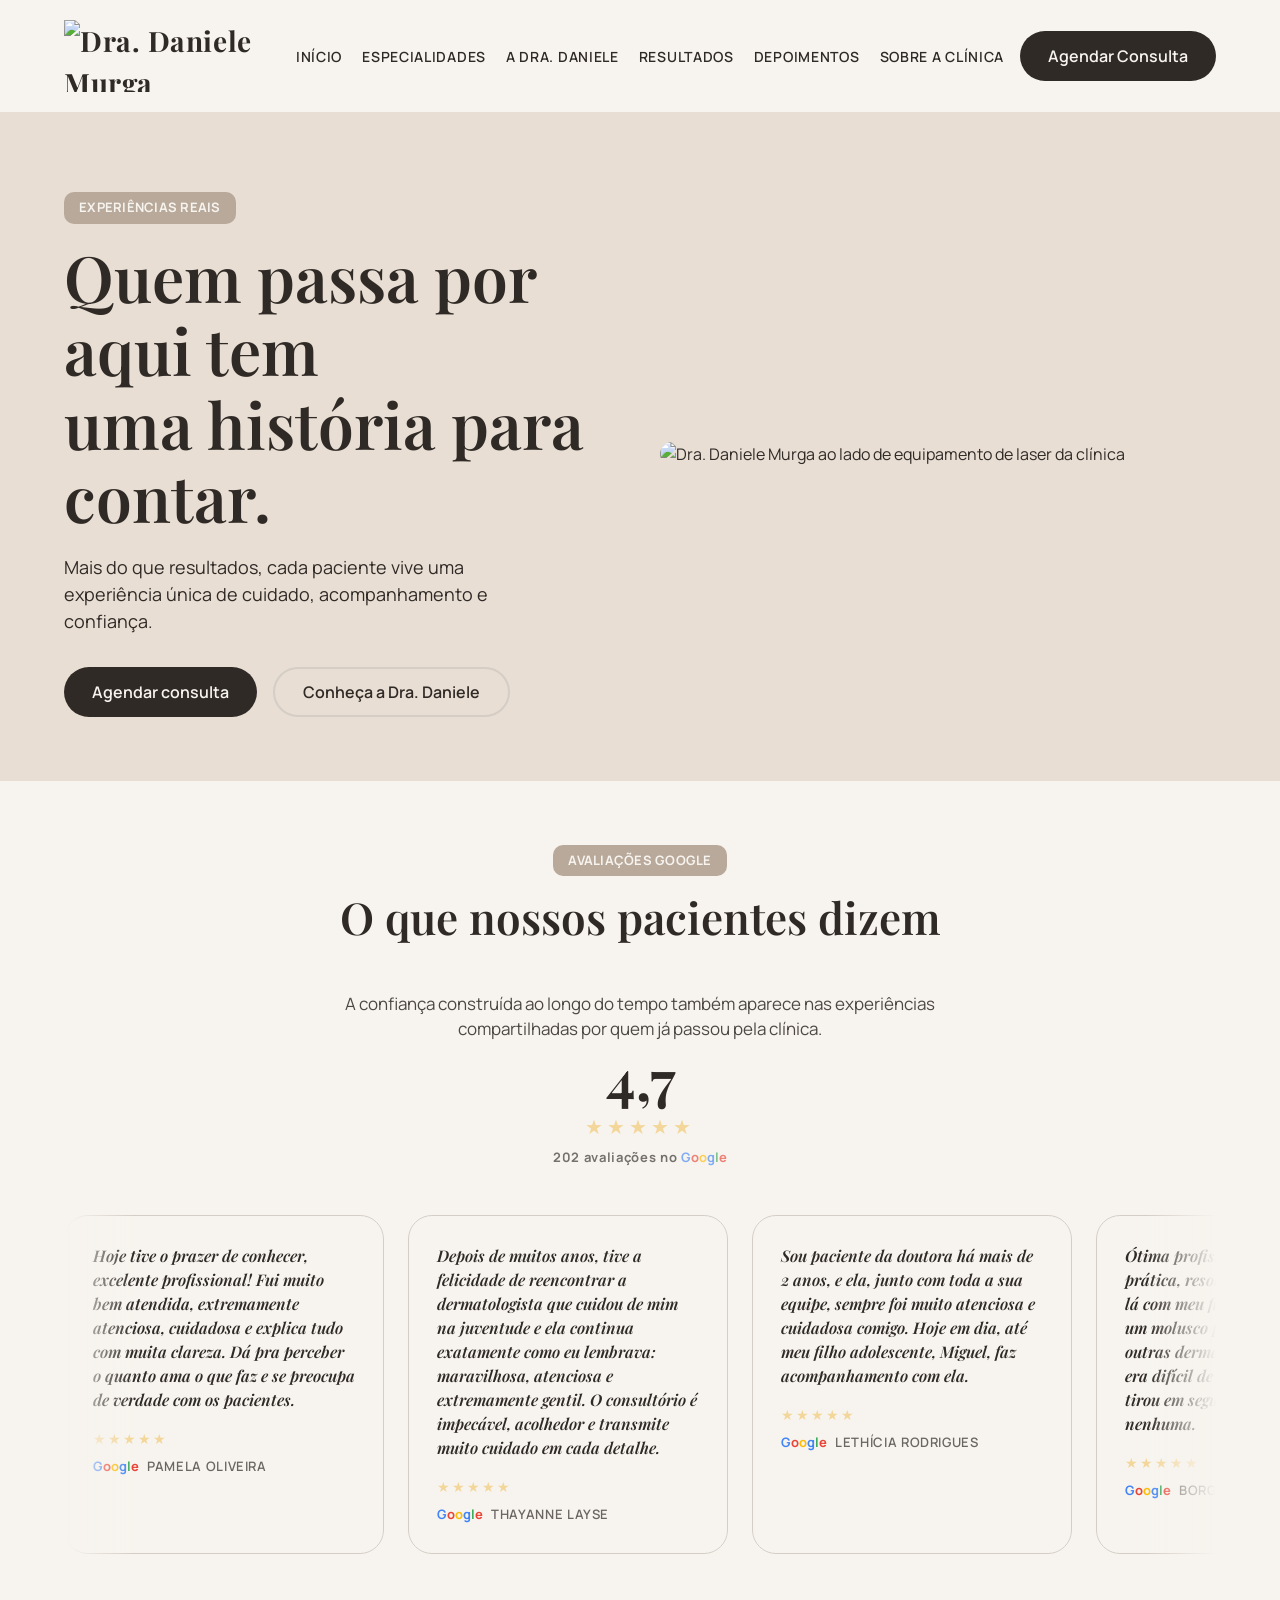
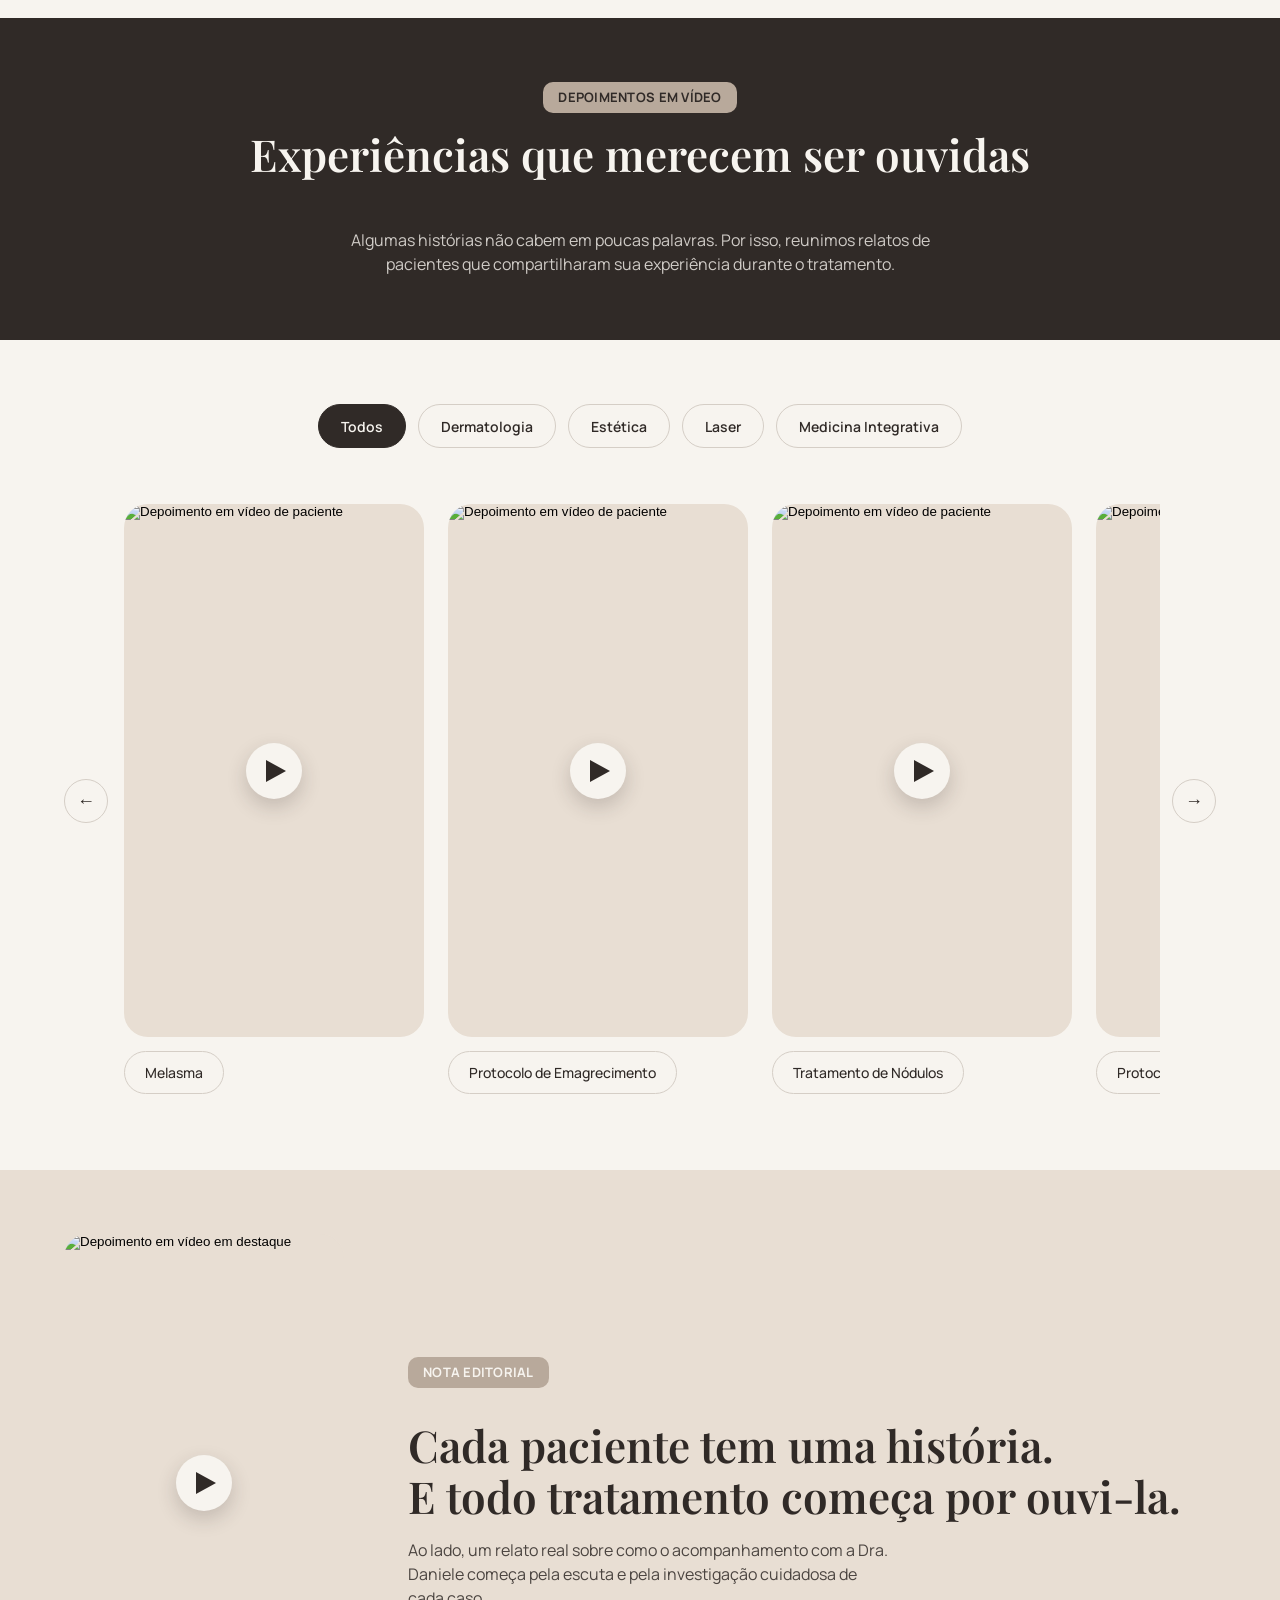
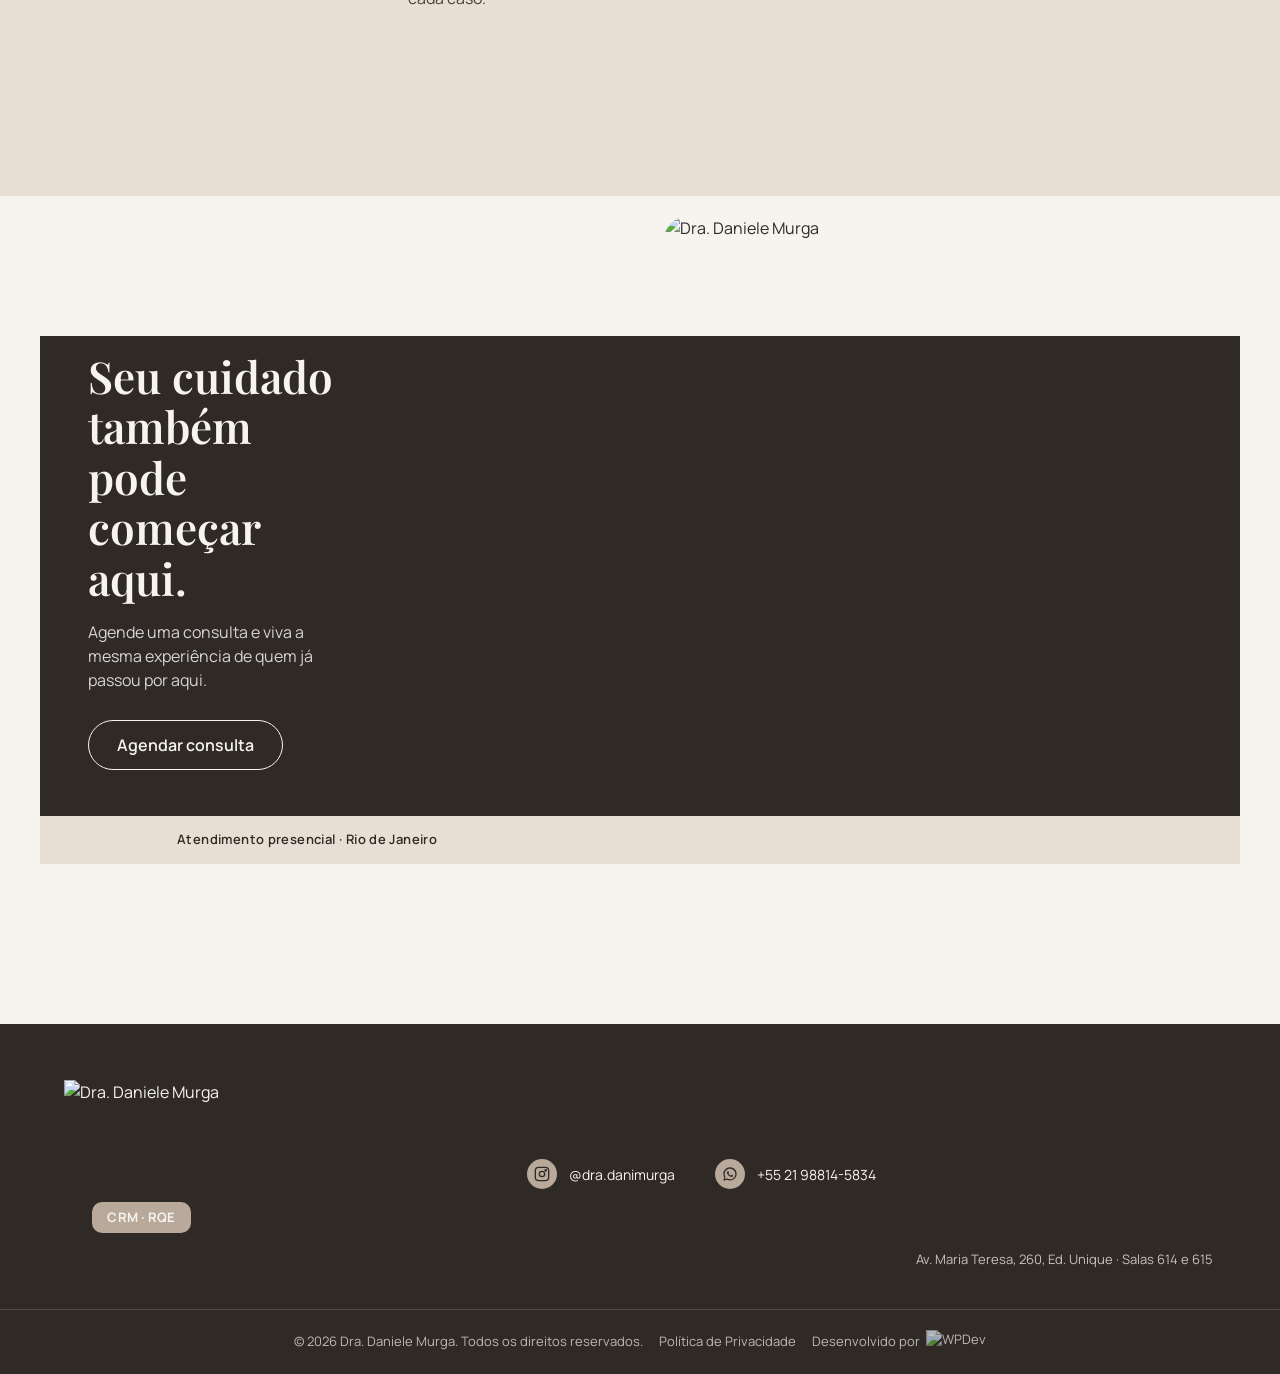
==== depoimentos.html @ dfdeb14a "Otimiza imagens e videos do script.js, corrige bug em posterDoVideoCloudinary, bump de cache em toda" ====
<!DOCTYPE html>
<html lang="pt-BR">
<head>
  <meta charset="UTF-8">
  <meta name="viewport" content="width=device-width, initial-scale=1.0">
  <title>Depoimentos de Pacientes | Dra. Daniele Murga - Campo Grande RJ</title>
  <meta name="description" content="Experi&ecirc;ncias reais de pacientes da Dra. Daniele Murga, dermatologista em Campo Grande, Rio de Janeiro: avalia&ccedil;&otilde;es no Google e depoimentos em v&iacute;deo sobre dermatologia, dermatologia est&eacute;tica e medicina integrativa.">
  <link rel="canonical" href="https://dradanielemurga.com.br/depoimentos.html">
  <meta property="og:type" content="website">
  <meta property="og:locale" content="pt_BR">
  <meta property="og:site_name" content="Dra. Daniele Murga">
  <meta property="og:title" content="Depoimentos de Pacientes | Dra. Daniele Murga - Campo Grande RJ">
  <meta property="og:description" content="Experi&ecirc;ncias reais de pacientes da Dra. Daniele Murga, dermatologista em Campo Grande, Rio de Janeiro: avalia&ccedil;&otilde;es no Google e depoimentos em v&iacute;deo sobre dermatologia, dermatologia est&eacute;tica e medicina integrativa.">
  <meta property="og:url" content="https://dradanielemurga.com.br/depoimentos.html">
  <meta property="og:image" content="https://res.cloudinary.com/do0uq7w4n/image/upload/f_auto,q_auto/v1788412300/hero-daniele_muzgtg.jpg">
  <meta name="twitter:card" content="summary_large_image">
  <meta name="twitter:title" content="Depoimentos de Pacientes | Dra. Daniele Murga - Campo Grande RJ">
  <meta name="twitter:description" content="Experi&ecirc;ncias reais de pacientes da Dra. Daniele Murga, dermatologista em Campo Grande, Rio de Janeiro: avalia&ccedil;&otilde;es no Google e depoimentos em v&iacute;deo sobre dermatologia, dermatologia est&eacute;tica e medicina integrativa.">
  <meta name="twitter:image" content="https://res.cloudinary.com/do0uq7w4n/image/upload/f_auto,q_auto/v1788412300/hero-daniele_muzgtg.jpg">
  <link rel="icon" type="image/png" sizes="16x16" href="https://res.cloudinary.com/do0uq7w4n/image/upload/f_auto,q_auto/v1789418625/favicon-16x16_kyygbx.png">
  <link rel="icon" type="image/png" sizes="32x32" href="https://res.cloudinary.com/do0uq7w4n/image/upload/f_auto,q_auto/v1789418625/favicon-32x32_kxkkxc.png">
  <link rel="apple-touch-icon" sizes="180x180" href="https://res.cloudinary.com/do0uq7w4n/image/upload/f_auto,q_auto/v1789418625/apple-touch-icon_1_zkpf9a.png">
  <link rel="icon" type="image/png" sizes="192x192" href="https://res.cloudinary.com/do0uq7w4n/image/upload/f_auto,q_auto/v1789418625/android-chrome-192x192_qhouih.png">
  <link rel="icon" type="image/png" sizes="512x512" href="https://res.cloudinary.com/do0uq7w4n/image/upload/f_auto,q_auto/v1789418625/android-chrome-512x512_zljkpy.png">  
  <link rel="preconnect" href="https://fonts.googleapis.com">
  <link rel="preconnect" href="https://fonts.gstatic.com" crossorigin>
  <link rel="stylesheet" href="https://fonts.googleapis.com/css2?family=Playfair+Display:wght@400;600;700&family=Manrope:wght@400;500;600;700&display=swap">
  <link rel="stylesheet" href="css/style.css?v=29">
  <script type="application/ld+json">
  {
    "@context": "https://schema.org",
    "@type": "Physician",
    "name": "Dra. Daniele Murga",
    "image": "https://res.cloudinary.com/do0uq7w4n/image/upload/f_auto,q_auto/v1788412300/hero-daniele_muzgtg.jpg",
    "url": "https://dradanielemurga.com.br/",
    "telephone": "+5521988145834",
    "medicalSpecialty": ["Dermatology"],
    "description": "Dermatologia Clinica e Estetica, Nutrologia e Medicina Integrativa em Campo Grande, Rio de Janeiro.",
    "address": {
      "@type": "PostalAddress",
      "streetAddress": "Av. Maria Teresa, 260, Unique, Sala 615",
      "addressLocality": "Rio de Janeiro",
      "addressRegion": "RJ",
      "postalCode": "23050-160",
      "addressCountry": "BR"
    },
    "geo": {
      "@type": "GeoCoordinates",
      "latitude": -22.9064354,
      "longitude": -43.5659653
    },
    "areaServed": {
      "@type": "GeoCircle",
      "geoMidpoint": {
        "@type": "GeoCoordinates",
        "latitude": -22.9064354,
        "longitude": -43.5659653
      },
      "geoRadius": "20000"
    },
    "hasMap": "https://www.google.com/maps/search/?api=1&query=-22.9064354,-43.5659653",
    "openingHoursSpecification": [
      {
        "@type": "OpeningHoursSpecification",
        "dayOfWeek": ["Monday", "Tuesday", "Wednesday", "Thursday", "Friday"],
        "opens": "08:00",
        "closes": "12:00"
      },
      {
        "@type": "OpeningHoursSpecification",
        "dayOfWeek": ["Monday", "Tuesday", "Wednesday", "Thursday", "Friday"],
        "opens": "13:00",
        "closes": "17:00"
      }
    ]
  }
  </script>
</head>
<body>

  <div id="header-placeholder"></div>
  <script>
    (function () {
      var xhr = new XMLHttpRequest();
      xhr.open('GET', 'partials/header.html', false);
      try { xhr.send(null); } catch (erro) { /* silencioso: pagina segue sem header em vez de quebrar */ }
      if (xhr.status === 200 || xhr.status === 0) {
        document.getElementById('header-placeholder').outerHTML = xhr.responseText;
      }
    })();
  </script>

  <section class="page-hero">
    <div class="container hero-inner">
      <div class="hero-content">
        <span class="badge">Experi&ecirc;ncias reais</span>
        <h1>Quem passa por aqui tem<br>uma hist&oacute;ria para contar.</h1>
        <p class="hero-text">
          Mais do que resultados, cada paciente vive uma experi&ecirc;ncia &uacute;nica
          de cuidado, acompanhamento e confian&ccedil;a.
        </p>
        <div class="hero-buttons">
          <a href="https://wa.me/5521988145834?text=Ol%C3%A1%2C%20vi%20o%20site%20da%20Dra.%20Daniele%20e%20gostaria%20de%20agendar%20uma%20consulta." class="btn btn-primary" target="_blank" rel="noopener">Agendar consulta</a>
          <a href="sobre-dra-daniele.html" class="btn btn-secondary">Conhe&ccedil;a a Dra. Daniele</a>
        </div>
      </div>

      <div class="hero-photo">
        <img src="https://res.cloudinary.com/do0uq7w4n/image/upload/f_auto,q_auto/v1789352400/hero_depoimentos_tdvm0h.png" alt="Dra. Daniele Murga ao lado de equipamento de laser da cl&iacute;nica">
      </div>
    </div>
  </section>

  <section class="google-section" id="avaliacoes-google">
    <div class="container">
      <span class="badge badge-center">Avalia&ccedil;&otilde;es Google</span>
      <h2 class="section-title section-title-center">O que nossos pacientes dizem</h2>
      <p class="lead-text">A confian&ccedil;a constru&iacute;da ao longo do tempo tamb&eacute;m aparece nas experi&ecirc;ncias compartilhadas por quem j&aacute; passou pela cl&iacute;nica.</p>

      <div class="google-stat">
        <span class="google-stat-number">4,7</span>
        <span class="google-stat-stars" aria-hidden="true">&#9733;&#9733;&#9733;&#9733;&#9733;</span>
        <span class="google-stat-count">202 avalia&ccedil;&otilde;es no <span class="google-review-source"><span>G</span><span>o</span><span>o</span><span>g</span><span>l</span><span>e</span></span></span>
      </div>

      <div class="google-marquee" id="google-marquee">
        <div class="google-marquee-track" id="google-marquee-track"></div>
      </div>
    </div>
  </section>

  <section class="testimonials-transition">
    <div class="container">
      <span class="badge badge-center">Depoimentos em v&iacute;deo</span>
      <h2 class="section-title section-title-center">Experi&ecirc;ncias que merecem ser ouvidas</h2>
      <p>Algumas hist&oacute;rias n&atilde;o cabem em poucas palavras. Por isso, reunimos relatos de pacientes que compartilharam sua experi&ecirc;ncia durante o tratamento.</p>
    </div>
  </section>

  <section class="video-section" id="depoimentos-video">
    <div class="container">
      <div class="results-filters" id="video-filters" role="group" aria-label="Filtrar depoimentos por &aacute;rea"></div>

      <div class="video-carousel-wrap">
        <button type="button" class="video-nav-btn" id="video-prev" aria-label="Depoimento anterior">&larr;</button>
        <div class="video-track" id="video-track" tabindex="0" aria-label="Carrossel de depoimentos em v&iacute;deo"></div>
        <button type="button" class="video-nav-btn" id="video-next" aria-label="Pr&oacute;ximo depoimento">&rarr;</button>
      </div>
    </div>
  </section>

  <section class="video-feature section-texture" id="destaque">
    <div class="container video-feature-inner">
      <button type="button" class="video-card-trigger video-feature-poster" id="feature-video-trigger" aria-label="Assistir depoimento em destaque">
        <img src="https://res.cloudinary.com/do0uq7w4n/video/upload/so_auto/v1789355739/diagnostico_vxjczi.jpg" alt="Depoimento em v&iacute;deo em destaque">
        <span class="video-play-btn" aria-hidden="true">
          <svg width="20" height="22" viewBox="0 0 20 22" fill="currentColor"><path d="M0 0 L20 11 L0 22 Z"/></svg>
        </span>
      </button>
      <div class="video-feature-text">
        <span class="badge">Nota editorial</span>
        <h2>Cada paciente tem uma hist&oacute;ria.<br>E todo tratamento come&ccedil;a por ouvi-la.</h2>
        <p>Ao lado, um relato real sobre como o acompanhamento com a Dra. Daniele come&ccedil;a pela escuta e pela investiga&ccedil;&atilde;o cuidadosa de cada caso.</p>
      </div>
    </div>
  </section>

  <section class="cta-final">
    <div class="container-home">
      <div class="cta-final-top">
        <div class="cta-final-content">
          <h2>Seu cuidado tamb&eacute;m<br>pode come&ccedil;ar aqui.</h2>
          <p>Agende uma consulta e viva a mesma experi&ecirc;ncia de quem j&aacute; passou por aqui.</p>
          <a href="https://wa.me/5521988145834?text=Ol%C3%A1%2C%20vi%20o%20site%20da%20Dra.%20Daniele%20e%20gostaria%20de%20agendar%20uma%20consulta." class="btn btn-outline-light" target="_blank" rel="noopener">Agendar consulta</a>
        </div>
        <div class="cta-final-photo">
          <img src="https://res.cloudinary.com/do0uq7w4n/image/upload/f_auto,q_auto/v1789356529/cta_depoimentos_llpy1n.png" alt="Dra. Daniele Murga">
        </div>
      </div>
      <div class="cta-final-bar">
        <span>Atendimento presencial &middot; Rio de Janeiro</span>
      </div>
    </div>
  </section>

  <div id="footer-placeholder"></div>
  <script>
    (function () {
      var xhr = new XMLHttpRequest();
      xhr.open('GET', 'partials/footer.html', false);
      try { xhr.send(null); } catch (erro) { /* silencioso: pagina segue sem footer em vez de quebrar */ }
      if (xhr.status === 200 || xhr.status === 0) {
        document.getElementById('footer-placeholder').outerHTML = xhr.responseText;
      }
    })();
  </script>

  <div class="lightbox" id="video-lightbox">
    <div class="lightbox-content lightbox-content--video">
      <button type="button" class="lightbox-close" id="video-lightbox-close" aria-label="Fechar">&times;</button>
      <div class="lightbox-video" id="lightbox-video"></div>
      <div class="lightbox-body">
        <span class="lightbox-meta" id="video-lightbox-meta"></span>
        <h3 id="video-lightbox-title"></h3>
      </div>
      <div class="lightbox-nav">
        <button type="button" id="video-lightbox-prev">&larr; Anterior</button>
        <button type="button" id="video-lightbox-next">Pr&oacute;ximo &rarr;</button>
      </div>
    </div>
  </div>

  <script src="js/script.js?v=36"></script>
</body>
</html>
---- css/style.css ----
/* ==========================================================================
   DESIGN TOKENS - Dra. Daniele Murga
   Valores de cor abaixo sao aproximados, ajustar com hex exato do Figma
   ========================================================================== */

:root {
  /* Paleta */
  --color-ivory: #F7F4EF;      /* primary - base da interface */
  --color-warm-sand: #E8DED3;  /* secondary - blocos e destaque */
  --color-taupe: #B8A99B;      /* accent - detalhes e linhas */
  --color-espresso: #302A27;   /* dark - texto principal */
  --color-stone: #D5CEC6;      /* neutral - bordas e divisores */
  --color-charcoal: #302A27;   /* CTA background */

  /* Tipografia */
  --font-title: 'Playfair Display', serif;
  --font-body: 'Manrope', sans-serif;

  --size-h1-desktop: 72px;
  --size-h1-mobile: 48px;
  --size-h2: 44px;
  --size-h3: 24px;
  --size-body: 16px;
  --line-height-body: 1.5;

  /* Componentes */
  --radius-button: 999px;
  --button-height: 50px;
}

* {
  margin: 0;
  padding: 0;
  box-sizing: border-box;
}

/* overflow-x fica somente no body (nao tambem no html): definir a
   mesma propriedade non-visible nos dois cria dois containers de
   scroll aninhados (o "quirk" de propagacao do scroll do body para o
   viewport deixa de acontecer) e isso quebra position: sticky no
   header, que passa a "rolar junto" em vez de fixar no topo. */
html {
  width: 100%;
}

body {
  font-family: var(--font-body);
  color: var(--color-espresso);
  background-color: var(--color-ivory);
  line-height: var(--line-height-body);
  overflow-x: hidden;
  width: 100%;
}

h1, h2, h3 {
  font-family: var(--font-title);
  font-weight: 600;
  line-height: 1.15;
}

h1 {
  font-size: clamp(34px, 5vw, 72px);
  font-weight: 600;
}

h2 {
  font-size: var(--size-h2);
}

h3 {
  font-size: var(--size-h3);
}

@media (max-width: 700px) {
  h2 {
    font-size: clamp(26px, 7vw, 34px);
  }

  h3 {
    font-size: clamp(18px, 5vw, 22px);
  }
}

.btn {
  display: inline-block;
  border-radius: var(--radius-button);
  height: var(--button-height);
  padding: 0 28px;
  display: inline-flex;
  align-items: center;
  justify-content: center;
  font-family: var(--font-body);
  font-weight: 600;
  text-decoration: none;
  cursor: pointer;
  transition: transform 0.2s ease, background-color 0.2s ease;
}

.btn:hover {
  transform: scale(1.03);
}

.btn-primary {
  background-color: #302A27;
  color: #F7F4EF;
  border: none;
}

.btn-secondary {
  background-color: transparent;
  color: #302A27;
  border: 2px solid var(--color-stone);
}

/* ==========================================================================
   LAYOUT BASE
   ========================================================================== */

.container {
  max-width: 1200px;
  margin: 0 auto;
  padding: 0 24px;
}

/* Container mais largo, usado apenas nas secoes da Home, para
   reproduzir o gutter de 80px / conteudo de 1280px do frame do
   Figma (1440px) sem alterar o container padrao usado nas
   demais paginas do site. */
.container-home {
  max-width: 1360px;
  margin: 0 auto;
  padding: 0 24px;
}

@media (min-width: 900px) {
  .container-home {
    padding: 0 40px;
  }
}

/* ==========================================================================
   HEADER
   ========================================================================== */

/* ---- Header compartilhado (partials/header.html), consumido por
   todas as paginas via JS. Sempre position: sticky - pinado no topo
   assim que a rolagem ultrapassa o inicio da pagina, sem precisar
   remover o header do fluxo normal (evita hacks de altura/padding-top
   no conteudo seguinte). O mesmo comportamento de opacidade/scroll se
   aplica em qualquer pagina, controlado por uma unica instancia de JS
   (ver initHeader() em js/script.js). ---- */
.site-header {
  position: sticky;
  top: 0;
  left: 0;
  right: 0;
  z-index: 1000;
  transition: box-shadow 0.3s ease;
}

/* Opacidade 100% no topo: fundo solido com a cor de identidade do
   site (sem transparencia baixa deixando o conteudo atravessar). */
.site-header::before {
  content: "";
  position: absolute;
  inset: 0;
  background-color: var(--color-ivory);
  z-index: -1;
}

/* Ao rolar: mantem opacidade alta, mas adiciona blur/leve translucidez
   (efeito vidro) e sombra sutil, sem deixar o conteudo de tras
   interferir visualmente no menu. */
.site-header.is-scrolled {
  box-shadow: 0 8px 24px rgba(48, 42, 39, 0.08);
}

.site-header.is-scrolled::before {
  background-color: rgba(245, 241, 235, 0.55);
  backdrop-filter: blur(16px);
  -webkit-backdrop-filter: blur(16px);
  transition: background-color 0.3s ease, backdrop-filter 0.3s ease, -webkit-backdrop-filter 0.3s ease;
}

.header-inner {
  display: flex;
  align-items: center;
  justify-content: space-between;
  padding-top: 20px;
  padding-bottom: 20px;
  gap: 16px;
  position: relative;
}

/* Com o header sticky, um link ancora (#tratamentos, #sobre, etc.)
   precisa de folga no topo para nao ficar escondido atras dele. */
[id] {
  scroll-margin-top: 100px;
}

/* Desktop: logo fixo a esquerda, navegacao centralizada no espaco
   disponivel, CTA fixo a direita - nao e um simples space-between,
   pois a navegacao fica centrada entre a logo e o CTA, e nao colada
   a nenhum dos dois. Aplicado a todas as paginas, ja que o header e
   um unico componente compartilhado. */
@media (min-width: 900px) {
  .header-inner {
    display: grid;
    grid-template-columns: auto 1fr auto;
    justify-content: normal;
  }

  .header-inner .main-nav {
    justify-self: center;
  }

  .header-inner .header-cta-desktop {
    justify-self: end;
  }
}

.logo {
  font-family: var(--font-title);
  font-size: 28px;
  font-weight: 700;
  color: var(--color-espresso);
  text-decoration: none;
  letter-spacing: 0.02em;
}

.main-nav a {
  font-family: var(--font-body);
  font-size: 14px;
  font-weight: 600;
  text-transform: uppercase;
  letter-spacing: 0.05em;
  color: var(--color-espresso);
  text-decoration: none;
}

/* ---- Dropdown "Tratamentos" ---- */

.nav-item {
  position: relative;
}

.nav-dropdown {
  display: flex;
  flex-direction: column;
}

@media (min-width: 900px) {
  .nav-item.has-dropdown {
    position: relative;
    display: flex;
    align-items: center;
  }

  .nav-dropdown {
    position: absolute;
    top: 100%;
    left: 50%;
    width: 240px;
    transform: translateX(-50%) translateY(-6px);
    margin-top: 0;
    padding-top: 14px;
    background-color: transparent;
    opacity: 0;
    visibility: hidden;
    pointer-events: none;
    transition: opacity 0.2s ease, transform 0.2s ease;
    z-index: 50;
  }

  .nav-dropdown-inner {
    background-color: var(--color-ivory);
    border: 1px solid var(--color-stone);
    border-radius: 16px;
    padding: 12px;
    min-width: 220px;
    box-shadow: 0 12px 32px rgba(48, 42, 39, 0.12);
    display: flex;
    flex-direction: column;
    gap: 2px;
  }

  .nav-item.has-dropdown:hover .nav-dropdown,
  .nav-item.has-dropdown:focus-within .nav-dropdown {
    opacity: 1;
    visibility: visible;
    pointer-events: auto;
    transform: translateX(-50%) translateY(0);
  }

  .nav-dropdown a {
    display: block;
    padding: 14px 20px;
    margin: 0 4px;
    border-radius: 10px;
    text-transform: none;
    letter-spacing: 0;
    font-size: 14px;
    line-height: 1.4;
    white-space: nowrap;
    text-align: center;
  }

  .nav-dropdown a:hover {
    background-color: var(--color-warm-sand);
  }
}

/* ---- Menu mobile (off-canvas) ---- */

.main-nav {
  display: flex;
  flex-direction: column;
  align-items: flex-start;
  gap: 4px;
  position: fixed;
  top: 0;
  right: 0;
  height: 100vh;
  width: min(80vw, 320px);
  background-color: var(--color-ivory);
  padding: 96px 32px 32px;
  transform: translateX(100%);
  transition: transform 0.3s ease;
  z-index: 200;
  box-shadow: -12px 0 32px rgba(48, 42, 39, 0.12);
}

.main-nav.is-active {
  transform: translateX(0);
}

.main-nav a {
  width: 100%;
  padding: 14px 0;
  border-bottom: 1px solid var(--color-stone);
}

.nav-item.has-dropdown {
  width: 100%;
  display: flex;
  flex-direction: column;
}

.nav-item-trigger {
  border-bottom: none !important;
  padding-bottom: 6px !important;
  opacity: 0.6;
  font-size: 12px !important;
}

.nav-dropdown {
  width: 100%;
  padding-left: 16px;
  border-bottom: 1px solid var(--color-stone);
}

.nav-dropdown a {
  display: block;
  width: 100%;
  border-bottom: none;
  padding: 10px 0 !important;
  text-transform: none;
  letter-spacing: 0;
  font-size: 14px;
}

.main-nav .nav-cta {
  margin-top: 20px;
  width: 100%;
  border: none;
  justify-content: center;
  color: var(--color-ivory);
}

.menu-overlay {
  display: none;
  position: fixed;
  inset: 0;
  background-color: rgba(48, 42, 39, 0.4);
  opacity: 0;
  transition: opacity 0.3s ease;
  z-index: 190;
}

.menu-overlay.is-active {
  display: block;
  opacity: 1;
}

body.menu-open,
body.lightbox-open {
  overflow: hidden;
}

.menu-toggle {
  display: flex;
  flex-direction: column;
  justify-content: center;
  align-items: center;
  gap: 5px;
  width: 44px;
  height: 44px;
  padding: 0;
  border: none;
  background: transparent;
  cursor: pointer;
  z-index: 210;
  flex-shrink: 0;
}

.menu-toggle-bar {
  display: block;
  width: 24px;
  height: 2px;
  background-color: var(--color-espresso);
  border-radius: 2px;
  transition: transform 0.25s ease, opacity 0.25s ease;
}

.menu-toggle.is-active .menu-toggle-bar:nth-child(1) {
  transform: translateY(7px) rotate(45deg);
}

.menu-toggle.is-active .menu-toggle-bar:nth-child(2) {
  opacity: 0;
}

.menu-toggle.is-active .menu-toggle-bar:nth-child(3) {
  transform: translateY(-7px) rotate(-45deg);
}

@media (min-width: 900px) {
  .main-nav {
    position: static;
    height: auto;
    width: auto;
    flex-direction: row;
    align-items: center;
    gap: 20px;
    padding: 0;
    background-color: transparent;
    box-shadow: none;
    transform: none;
    transition: none;
  }

  .main-nav a,
  .nav-item-trigger {
    white-space: nowrap;
  }

  .main-nav a {
    width: auto;
    padding: 0;
    border-bottom: none;
  }

  .nav-item-trigger {
    opacity: 1 !important;
    font-size: 14px !important;
    padding-bottom: 0 !important;
  }

  /* Corrige o dropdown desalinhado: as regras "mobile" acima
     (.nav-item.has-dropdown com width:100%/flex-direction:column e
     .nav-dropdown com width:100%) nao tinham reset equivalente aqui,
     entao venciam a cascata tambem no desktop (mesma especificidade,
     definidas depois no arquivo) e faziam o item "Tratamentos" ocupar
     uma largura maior que a do proprio texto - descentralizando o
     dropdown, que usa left: 50% relativo a essa largura. */
  .nav-item.has-dropdown {
    width: auto;
    flex-direction: row;
  }

  .nav-dropdown {
    width: 240px;
    padding-left: 0;
    border-bottom: none;
  }

  .main-nav .nav-cta {
    display: none;
  }

  .menu-overlay {
    display: none !important;
  }

  .menu-toggle {
    display: none;
  }
}

@media (max-width: 899px) {
  .header-cta-desktop {
    display: none;
  }
}

/* ==========================================================================
   HERO
   ========================================================================== */

.hero {
  background-color: var(--color-ivory);
  background-image: linear-gradient(rgba(245, 245, 245, 0.6), rgba(245, 245, 245, 0.6)), url('https://res.cloudinary.com/do0uq7w4n/image/upload/v1787638354/background_hero_w2uja0.jpg');
  background-size: cover;
  background-position: center;
}

.hero-inner {
  display: flex;
  flex-direction: column;
  gap: 40px;
  padding-top: 48px;
  padding-bottom: 0;
}

@media (min-width: 900px) {
  .hero-inner {
    flex-direction: row;
    align-items: center;
    padding-top: 80px;
    padding-bottom: 0;
  }
}

.hero-content {
  flex: 1;
}

.badge {
  display: inline-block;
  background-color: var(--color-taupe);
  color: #F7F4EF;
  font-family: var(--font-body);
  font-weight: 700;
  font-size: 13px;
  text-transform: uppercase;
  letter-spacing: 0.02em;
  padding: 6px 15px;
  border-radius: 10px;
  margin-bottom: 16px;
}

.badge-hero-home {
  border-radius: 999px;
}

@media (max-width: 899px) {
  .badge-hero-home {
    display: block;
    width: fit-content;
    margin-left: auto;
    margin-right: auto;
  }
}

.hero-content h1 {
  margin-bottom: 20px;
}

.hero-text {
  font-family: var(--font-body);
  font-size: 18px;
  max-width: 440px;
  margin-bottom: 32px;
  color: var(--color-espresso);
  opacity: 1;
}

.hero-buttons {
  display: flex;
  flex-wrap: wrap;
  gap: 16px;
}

.hero-photo {
  position: relative;
  flex: 1;
}

.hero-photo img {
  width: 100%;
  height: auto;
  display: block;
  border-radius: 24px;
}

@media (max-width: 899px) {
  body.page-med-integrativa .hero-photo,
  body.page-sobre-clinica .hero-photo {
    order: 2;
  }

  body.page-med-integrativa .hero-content,
  body.page-sobre-clinica .hero-content {
    order: 1;
  }
}

.badge-float {
  position: absolute;
  top: 24px;
  left: -16px;
  background-color: var(--color-taupe);
  color: var(--color-espresso);
  font-size: 12px;
  font-weight: 700;
  letter-spacing: 0.05em;
  padding: 8px 18px;
  border-radius: 999px;
  box-shadow: 0 4px 14px rgba(0,0,0,0.08);
}

.hero-credentials {
  background-color: #B8A99B;
  padding: 18px 0;
}

.credentials-inner {
  display: flex;
  flex-direction: column;
  align-items: center;
  text-align: center;
  gap: 8px;
  font-size: 13px;
  font-weight: 600;
  letter-spacing: 0.03em;
  color: #302A27;
}

@media (min-width: 700px) {
  .credentials-inner {
    flex-direction: row;
    justify-content: center;
    gap: 48px;
  }
}

/* ---- Ajustes exclusivos da Home (nao afetam as demais paginas,
   que reaproveitam as classes .hero-* / .credentials-inner) ---- */
@media (min-width: 900px) {
  body.page-home .hero-inner {
    gap: 64px;
    padding-top: 58px;
  }

  body.page-home .hero-content {
    flex: 0 1 687px;
  }

  body.page-home .hero-photo {
    flex: 0 1 526px;
  }

  body.page-home .hero-photo img {
    aspect-ratio: 526 / 624;
    height: 100%;
    object-fit: cover;
  }
}

body.page-home .hero-text {
  max-width: 485px;
  line-height: 1.4;
}

@media (min-width: 700px) {
  body.page-home .hero-credentials {
    padding: 0;
    height: 70px;
    display: flex;
    align-items: center;
  }

  body.page-home .credentials-inner {
    width: 100%;
  }
}

/* ==========================================================================
   INTRO
   ========================================================================== */

.intro {
  display: flex;
  flex-direction: column;
  margin-top: 48px;
  background-color: var(--color-warm-sand);
}

.intro-photo {
  height: 340px;
}

@media (max-width: 899px) {
  .intro-photo {
    order: 2;
  }

  .intro-text {
    order: 1;
  }
}

@media (min-width: 900px) {
  .intro {
    flex-direction: row;
    align-items: stretch;
    margin-top: 64px;
  }

  .intro-photo {
    height: 600px;
  }
}

.intro-photo img {
  width: 100%;
  height: 100%;
  object-fit: cover;
  display: block;
  border-radius: 0 24px 24px 0;
}

@media (max-width: 899px) {
  .intro-photo img {
    border-radius: 0 0 24px 24px;
  }
}

.intro-text {
  flex: 1;
  padding: 48px 24px;
}

@media (min-width: 900px) {
  .intro-text {
    padding: 64px 80px;
  }
}

.intro-text h2 {
  margin-bottom: 20px;
}

.intro-text p {
  font-family: var(--font-body);
  font-weight: 400;
  font-size: 16px;
  max-width: 460px;
  color: #302A27;
  opacity: 1;
}

/* ---- Ajustes exclusivos da Home (medicina-integrativa.html
   reaproveita .intro / .intro-photo / .intro-text sem estas regras) ---- */
@media (min-width: 900px) {
  body.page-home .intro {
    margin-top: 136px;
  }

  body.page-home .intro-photo {
    flex: 0 0 56%;
    height: 558px;
  }

  body.page-home .intro-text h2 {
    font-size: 52px;
  }
}


/* ==========================================================================
   TREATMENTS
   ========================================================================== */

.treatments {
  padding: 64px 0;
  text-align: center;
}

/* Home: os 3 blocos (Dermatologia Estetica, Dermatologia Clinica,
   Medicina Integrativa), cada um com link para sua propria pagina.
   Mobile: empilhados (icone + titulo em cima, texto e botao embaixo).
   Desktop (900px+): layout horizontal em linha - icone, depois
   titulo+descricao lado a lado, botao fixo a direita - conforme
   padrao definido no Figma da Marilia. */
.treatments-columns {
  display: flex;
  flex-direction: column;
  gap: 20px;
  margin-top: 48px;
  text-align: left;
}

.treatment-block {
  display: flex;
  flex-direction: column;
  align-items: flex-start;
  background-color: var(--color-ivory);
  border: 1px solid var(--color-stone);
  border-radius: 24px;
  padding: 22px 28px;
  transition: background-color 0.2s ease;
}

.treatment-block:hover {
  background-color: var(--color-warm-sand);
}

.treatment-block-icon {
  display: flex;
  align-items: center;
  justify-content: center;
  width: 40px;
  height: 40px;
  margin-bottom: 10px;
  flex-shrink: 0;
}

.treatment-block-icon img {
  width: 100%;
  height: 100%;
  object-fit: contain;
  display: block;
}

.treatment-block h3 {
  font-size: 22px;
  margin-bottom: 10px;
}

.treatment-block p {
  font-family: var(--font-body);
  font-weight: 400;
  font-size: 14px;
  color: #302A27;
  opacity: 0.75;
  line-height: 1.6;
}

/* Botao deslocado para a direita do bloco (mobile: abaixo do texto). */
.treatment-block-link {
  align-self: flex-end;
  white-space: nowrap;
  margin-top: 16px;
}

@media (min-width: 900px) {
  .treatment-block {
    flex-direction: row;
    align-items: center;
    gap: 32px;
    padding: 28px 32px;
  }

  .treatment-block-icon {
    width: 56px;
    height: 56px;
    margin-bottom: 0;
  }

  /* Titulo e descricao lado a lado, ocupando o espaco entre o icone
     e o botao. A descricao fica com largura limitada para quebrar em
     ate 3-4 linhas, ficando visualmente mais proxima do botao do que
     do titulo - mesma logica do Figma. */
  .treatment-block-info {
    flex: 1;
    display: flex;
    align-items: center;
    justify-content: space-between;
    gap: 24px;
  }

  .treatment-block-info h3 {
    margin-bottom: 0;
    flex-shrink: 0;
  }

  .treatment-block-info p {
    max-width: 260px;
    margin: 0;
  }

  .treatment-block-link {
    align-self: center;
    margin-top: 0;
    flex-shrink: 0;
  }
}

/* ==========================================================================
   BIO
   ========================================================================== */

.bio {
  background-color: var(--color-warm-sand);
  padding: 64px 0;
}

.bio-inner {
  display: flex;
  flex-direction: column;
  gap: 32px;
}

@media (max-width: 899px) {
  body.page-sobre-dra .bio-photo {
    order: 2;
  }

  body.page-sobre-dra .bio-text {
    order: 1;
  }
}

@media (min-width: 900px) {
  .bio-inner {
    flex-direction: row;
    align-items: center;
    gap: 64px;
  }
}

.bio-photo {
  flex: 1;
}

.bio-photo img {
  width: 100%;
  height: auto;
  display: block;
  border-radius: 24px;
}

.bio-text {
  flex: 1;
}

.bio-text h2 {
  margin-bottom: 20px;
}

.bio-text p {
  font-family: var(--font-body);
  font-weight: 400;
  font-size: 16px;
  color: #302A27;
  margin-bottom: 28px;
}

/* ---- Ajustes exclusivos da Home (sobre-dra-daniele.html e
   sobre-clinica.html reaproveitam .bio-* sem estas regras) ---- */
@media (min-width: 900px) {
  body.page-home .bio-inner {
    gap: 67px;
  }

  body.page-home .bio-photo {
    flex: 0 0 56%;
  }

  body.page-home .bio-text {
    flex: 1 1 495px;
    max-width: 495px;
  }

  body.page-home .bio-photo img {
    aspect-ratio: 720 / 960;
    height: 100%;
    object-fit: cover;
  }

  body.page-home .bio-text h2 {
    font-size: 52px;
  }
}

/* ==========================================================================
   WHY (Precisao, Naturalidade, Acompanhamento)
   ========================================================================== */

.why {
  background-color: var(--color-ivory);
  padding: 64px 0;
  text-align: center;
}

.section-title-center {
  text-align: center;
  margin-bottom: 48px;
}

.why-grid {
  display: grid;
  grid-template-columns: 1fr;
  gap: 20px;
}

@media (min-width: 700px) {
  .why-grid {
    grid-template-columns: repeat(2, 1fr);
  }

  .why-card-acompanhamento {
    grid-column: span 2;
  }
}

.why-card {
  position: relative;
  border-radius: 24px;
  overflow: hidden;
  aspect-ratio: 4 / 3;
}

.why-card-acompanhamento {
  aspect-ratio: 1280 / 527;
}

.why-card-precisao,
.why-card-naturalidade {
  aspect-ratio: 5 / 4;
}

.why-card img {
  width: 100%;
  height: 100%;
  object-fit: cover;
  display: block;
}

.why-overlay {
  position: absolute;
  left: 4.2%;
  right: 4.2%;
  top: 62%;
  bottom: 5.7%;
  background-color: rgba(247, 244, 239, 0.65);
  backdrop-filter: blur(3px) saturate(1.15) brightness(1.05);
  -webkit-backdrop-filter: blur(3px) saturate(1.15) brightness(1.05);
  border: 1px solid var(--color-stone);
  border-radius: 24px;
  padding: 24px 32px;
  text-align: left;
  display: flex;
  flex-direction: column;
  justify-content: center;
}

.why-card-acompanhamento .why-overlay {
  left: 53.6%;
  right: 1.9%;
}

.why-overlay h3 {
  font-family: var(--font-body);
  font-size: 24px;
  font-weight: 700;
  margin-bottom: 6px;
  color: #302A27;
}

.why-overlay p {
  font-size: 14px;
  font-weight: 700;
  color: #302A27;
  opacity: 0.85;
}

/* object-position ajustado ao enquadramento de cada foto real fornecida
   pelo cliente (Cloudinary) - o card e mais largo que alto (4/3), as
   fotos sao verticais, entao o corte automatico de cover acontece no
   eixo vertical; o deslocamento mantem o rosto dentro do enquadramento
   em vez de cortar pelo centro. */
.why-card-precisao img {
  object-position: center 22%;
}

.why-card-naturalidade img {
  object-position: center 50%;
}

.why-card-acompanhamento img {
  object-position: center 20%;
}

@media (max-width: 699px) {
  .why-card-acompanhamento {
    aspect-ratio: 5 / 4;
  }

  .why-card-acompanhamento .why-overlay {
    left: 4.2%;
    right: 4.2%;
  }
}

/* LOGO - ajuste de tamanho (sobrescreve qualquer regra anterior) */
.header-inner .logo {
  display: flex;
  align-items: center;
  text-decoration: none;
  flex-shrink: 0;
}

.header-inner .logo img {
  height: 72px;
  width: auto;
  max-height: 72px;
  display: block;
}

/* ==========================================================================
   TESTIMONIALS
   ========================================================================== */

.testimonials {
  background-color: var(--color-warm-sand);
  padding: 64px 0;
  text-align: center;
}

.testimonial-featured {
  background-color: var(--color-ivory);
  border-radius: 24px;
  padding: 40px;
  margin: 0 0 24px;
}

@media (min-width: 900px) {
  .testimonial-featured {
    padding: 48px 64px;
  }
}

.testimonials-grid {
  display: grid;
  grid-template-columns: 1fr;
  gap: 20px;
}

@media (min-width: 700px) {
  .testimonials-grid {
    grid-template-columns: repeat(3, 1fr);
  }
}

.testimonial-card {
  background-color: var(--color-ivory);
  border-radius: 24px;
  padding: 28px;
}

.testimonial-quote {
  font-family: var(--font-title);
  font-weight: 600;
  font-size: 17px;
  font-style: italic;
  margin-bottom: 16px;
  color: var(--color-espresso);
}

.testimonial-featured .testimonial-quote {
  font-size: 20px;
}

.testimonial-stars {
  color: #F3D699;
  font-size: 14px;
  letter-spacing: 2px;
  margin-bottom: 8px;
}

.testimonial-author {
  font-family: var(--font-body);
  font-size: 13px;
  font-weight: 600;
  text-transform: uppercase;
  letter-spacing: 0.05em;
  color: var(--color-espresso);
  opacity: 0.7;
}


/* ==========================================================================
   TEXTURA DE GRANITO/MARMORE (utilitario reutilizavel)
   ========================================================================== */
/* Na Home, o granito/marmore fica exclusivo do Hero (destaque principal).
   Em cada pagina interna, aplique esta classe em UMA unica secao para
   manter consistencia visual entre paginas, sem repetir em varias
   secoes da mesma pagina. */

.section-texture {
  position: relative;
  overflow: hidden;
}

.section-texture::before {
  content: "";
  position: absolute;
  inset: 0;
  background-image: url('https://res.cloudinary.com/do0uq7w4n/image/upload/v1788070390/textura-granizo_mdyuhu.jpg');
  background-size: cover;
  background-position: center;
  opacity: 0.11;
  pointer-events: none;
}

.section-texture > .container,
.section-texture > .container-home {
  position: relative;
  z-index: 1;
}


/* ==========================================================================
   RESULTS (antes e depois)
   ========================================================================== */

.results {
  padding: 64px 0;
}

.result-row {
  display: flex;
  flex-direction: column;
  gap: 24px;
  margin-top: 48px;
}

@media (min-width: 900px) {
  .result-row {
    flex-direction: row;
    align-items: stretch;
  }
}

.result-photo {
  position: relative;
  flex: 1.1;
  border-radius: 24px;
  overflow: hidden;
}

.result-photo img {
  width: 100%;
  height: 100%;
  object-fit: cover;
  display: block;
}

.result-badge {
  position: absolute;
  bottom: 10%;
  transform: translateX(-50%);
  background-color: rgba(162, 145, 130, 0.2);
  border: 1px solid var(--color-stone);
  border-radius: 999px;
  color: var(--color-espresso);
  font-weight: 700;
  font-size: 16px;
  padding: 12px 24px;
  backdrop-filter: blur(6px);
  -webkit-backdrop-filter: blur(6px);
}

.result-badge-left {
  left: 25%;
}

.result-badge-right {
  left: 75%;
}

.result-text {
  flex: 1;
  background-color: var(--color-warm-sand);
  border: 1px solid var(--color-stone);
  border-radius: 24px;
  padding: 32px;
  display: flex;
  flex-direction: column;
  justify-content: center;
}

.result-text h3 {
  font-size: 28px;
  margin-bottom: 12px;
}

.result-text p {
  font-size: 16px;
  opacity: 0.85;
}

.result-disclaimer {
  display: block;
  font-size: 13px;
  opacity: 0.6;
  margin-top: 16px;
}

.result-photo-pair {
  display: flex;
  gap: 4px;
  height: 100%;
}

.result-photo-pair img {
  flex: 1;
  min-width: 0;
  width: 100%;
  height: 100%;
  object-fit: cover;
  display: block;
}


/* ==========================================================================
   DIARY (Diario da Pele)
   ========================================================================== */

.diary {
  padding: 64px 0;
  text-align: center;
}

.diary-carousel {
  position: relative;
  margin-top: 48px;
  text-align: left;
  overflow: hidden;
}

/* Esteira continua: a faixa e mais larga que o container e desliza
   sozinha via CSS var --diary-offset (atualizada pelo JS a cada frame).
   Os cards sao duplicados no JS para o loop parecer infinito. */
.diary-track {
  display: flex;
  gap: 20px;
  cursor: grab;
  user-select: none;
  touch-action: pan-y;
  transform: translateX(var(--diary-offset, 0px));
  will-change: transform;
}

.diary-track:active {
  cursor: grabbing;
}

.diary-track .diary-video-card {
  flex: 0 0 auto;
}

/* Card de video/reel: video (ou poster, enquanto o arquivo real nao
   estiver disponivel) ao fundo, com um bloco de texto em vidro/blur
   sobreposto - mesma linguagem visual dos cards de "Por que a Dra.
   Daniele?" (.why-overlay). O overlay some durante a reproducao.
   Altura controlada explicitamente (nao por aspect-ratio vertical) -
   o video/poster usa object-fit: cover, entao nunca fica esticado. */
.diary-video-card {
  position: relative;
  border-radius: 24px;
  overflow: hidden;
  width: 100%;
  max-width: 300px;
  aspect-ratio: 9 / 16;
  margin: 0 auto;
  background-color: var(--color-stone);
}

@media (min-width: 900px) {
  .diary-video-card {
    max-width: 400px;
  }
}

.diary-video-media {
  position: absolute;
  inset: 0;
}

.diary-video-media video,
.diary-video-media img {
  width: 100%;
  height: 100%;
  object-fit: cover;
  display: block;
}

.diary-play-btn {
  position: absolute;
  top: 50%;
  left: 50%;
  transform: translate(-50%, -50%);
  display: flex;
  align-items: center;
  justify-content: center;
  width: 56px;
  height: 56px;
  padding: 0;
  border: none;
  border-radius: 999px;
  background-color: var(--color-ivory);
  color: var(--color-espresso);
  box-shadow: 0 8px 20px rgba(48, 42, 39, 0.25);
  cursor: pointer;
  z-index: 3;
  transition: opacity 0.3s ease, transform 0.3s ease;
}

.diary-play-btn svg {
  margin-left: 3px;
}

.diary-video-card.is-playing .diary-play-btn {
  opacity: 0;
  transform: translate(-50%, -50%) scale(0.85);
  pointer-events: none;
}

.diary-video-overlay {
  position: absolute;
  left: 4.2%;
  right: 4.2%;
  bottom: 5.7%;
  background-color: rgba(217, 217, 217, 0.2);
  backdrop-filter: blur(3px) saturate(1.15) brightness(1.05);
  -webkit-backdrop-filter: blur(3px) saturate(1.15) brightness(1.05);
  border: 1px solid var(--color-stone);
  border-radius: 24px;
  padding: 20px 24px;
  text-align: left;
  z-index: 2;
  transition: opacity 0.3s ease, transform 0.3s ease;
}

.diary-video-card.is-playing .diary-video-overlay {
  opacity: 0;
  transform: translateY(8px);
  pointer-events: none;
}

.diary-video-overlay h3 {
  font-family: var(--font-body);
  font-size: 20px;
  font-weight: 700;
  margin-bottom: 4px;
  color: #FFFFFF;
}

.diary-video-overlay p {
  font-size: 13px;
  line-height: 1.45;
  color: rgba(255, 255, 255, 0.9);
}

.diary-video-pending {
  display: inline-block;
  margin-top: 10px;
  padding: 4px 12px;
  border-radius: 999px;
  background-color: rgba(48, 42, 39, 0.35);
  color: #FFFFFF;
  font-size: 11px;
  font-weight: 700;
  text-transform: uppercase;
  letter-spacing: 0.04em;
}

/* Setas de navegacao do carrossel: abaixo dos videos, centralizadas,
   mesma linguagem visual dos demais botoes redondos do site. */
.diary-carousel-controls {
  display: flex;
  align-items: center;
  justify-content: center;
  gap: 16px;
  margin-top: 24px;
}

.diary-nav {
  display: flex;
  align-items: center;
  justify-content: center;
  width: 48px;
  height: 48px;
  padding: 0;
  border: 1px solid var(--color-stone);
  border-radius: 999px;
  background-color: var(--color-ivory);
  color: var(--color-espresso);
  box-shadow: 0 8px 20px rgba(48, 42, 39, 0.12);
  cursor: pointer;
  transition: background-color 0.2s ease, opacity 0.2s ease;
}

.diary-nav:hover {
  background-color: var(--color-warm-sand);
}

.diary-nav:disabled {
  opacity: 0.35;
  cursor: default;
  pointer-events: none;
}






/* ==========================================================================
   CTA FINAL
   ========================================================================== */

/* Bloco marrom com altura FIXA (nao fluida, nao calculada por vw nem
   por aspect-ratio) - a altura e um numero real em px por breakpoint,
   testado visualmente. A foto e position: absolute dentro dele, entao
   nunca pode "explodir" para fora: sua altura e sempre = altura do
   bloco + o quanto o top/bottom negativo adiciona, nunca mais que
   isso. Esta e a abordagem estavel usada como base - qualquer ajuste
   futuro de tamanho mexe apenas nestes numeros fixos, nunca na
   logica. */
.cta-final {
  padding: 140px 0 160px;
}

.cta-final-top {
  position: relative;
  background-color: var(--color-espresso);
  padding: 40px 0;
}

.cta-final-top-inner {
  position: relative;
  z-index: 1;
}

.cta-final-content {
  display: flex;
  flex-direction: column;
  align-items: flex-start;
  padding-left: 24px;
  padding-bottom: 32px;
}

.cta-final-content h2 {
  color: var(--color-ivory);
  margin-bottom: 16px;
}

.cta-final-content p {
  color: rgba(255, 255, 255, 0.8);
  font-size: 16px;
  max-width: 380px;
  margin-bottom: 28px;
  padding-right: 24px;
}

.cta-final-photo {
  padding: 0 24px;
}

.cta-final-photo img {
  width: 100%;
  aspect-ratio: 4 / 3;
  object-fit: cover;
  display: block;
  border-radius: 24px;
}

.cta-final-bar {
  background-color: var(--color-warm-sand);
  padding: 14px 0;
  font-size: 13px;
  font-weight: 600;
  letter-spacing: 0.03em;
  color: var(--color-espresso);
}

.cta-final-bar .container {
  text-align: left;
}

.cta-final-bar {
  text-align: center;
}

@media (min-width: 900px) {
  .cta-final-bar {
    text-align: left;
  }

  .cta-final-bar span {
    padding-left: 137px;
  }
}

@media (min-width: 700px) {
  .cta-final-photo {
    padding: 0 40px;
  }

  .cta-final-photo img {
    aspect-ratio: 16 / 9;
  }
}

.cta-final-content {
  display: flex;
  flex-direction: column;
  align-items: flex-start;
  padding-left: 24px;
  padding-bottom: 32px;
}

@media (min-width: 900px) {
  /* Altura FIXA do bloco marrom - numero real, nao calculado. */
  .cta-final-top {
    height: 420px;
    padding: 0;
    display: flex;
    align-items: center;
  }

  .cta-final-top-inner {
    height: 100%;
    display: flex;
    align-items: center;
  }

  .cta-final-content {
    max-width: 320px;
    padding-left: 48px;
  }

  .cta-final-content p {
    max-width: 320px;
  }

  /* A foto e absoluta, ancorada aos 4 lados do .cta-final-top (que
     agora tem altura FIXA de 420px). top/bottom negativos fazem ela
     vazar simetricamente para cima e para baixo - a altura final da
     foto e sempre 420px + 80px = 500px. Nunca mais que isso, em
     nenhuma largura de tela, porque nao depende de vw nem de
     aspect-ratio do item. */
  .cta-final-photo {
    position: absolute;
    top: -100px;
    bottom: -100px;
    right: 0;
    width: 48%;
    max-width: 700px;
    padding: 0;
    z-index: 2;
  }

  .cta-final-photo img {
    width: 100%;
    height: 100%;
    aspect-ratio: auto;
    object-fit: cover;
    /* Arredondado so no canto que encontra o texto (esquerda); o
       lado direito, que encosta na borda da secao, fica em esquadro. */
    border-radius: 24px 0 0 24px;
  }
}

@media (min-width: 1200px) {
  .cta-final-top {
    height: 480px;
  }

  .cta-final-photo {
    top: -120px;
    bottom: -120px;
  }
}

.btn-outline-light {
  background-color: transparent;
  color: var(--color-ivory);
  border: 1px solid var(--color-ivory);
}


/* ==========================================================================
   FOOTER
   ========================================================================== */

.site-footer {
  background-color: var(--color-espresso);
  color: var(--color-ivory);
  padding-top: 56px;
}

.footer-inner {
  display: flex;
  flex-direction: column;
  gap: 40px;
  padding-bottom: 40px;
}

@media (min-width: 900px) {
  .footer-inner {
    flex-direction: row;
    justify-content: space-between;
    align-items: flex-start;
  }
}

.footer-brand {
  display: flex;
  flex-direction: column;
  align-items: center;
  gap: 12px;
}

.footer-logo {
  height: 110px;
  width: auto;
}

.footer-brand p {
  font-size: 15px;
  opacity: 0.8;
}

.footer-contact {
  display: flex;
  flex-direction: column;
  gap: 20px;
}

@media (min-width: 900px) {
  .footer-contact {
    flex-direction: row;
    gap: 40px;
  }
}

@media (max-width: 899px) {
  .footer-contact {
    align-items: center;
    text-align: center;
  }
}

.footer-contact-item {
  display: flex;
  align-items: center;
  gap: 12px;
  font-size: 14px;
}

.footer-map {
  flex: 1;
  min-width: 260px;
  max-width: 320px;
}

@media (max-width: 899px) {
  .footer-map {
    margin: 0 auto;
  }
}

.footer-map iframe {
  display: block;
  border-radius: 16px;
  overflow: hidden;
  width: 100%;
}

.footer-map-address {
  display: block;
  margin-top: 10px;
  font-size: 13px;
  opacity: 0.75;
}

.footer-icon {
  display: flex;
  align-items: center;
  justify-content: center;
  width: 30px;
  height: 30px;
  flex-shrink: 0;
  background-color: var(--color-taupe);
  border-radius: 999px;
  color: var(--color-espresso);
}

.footer-bottom {
  border-top: 1px solid rgba(255, 255, 255, 0.15);
  padding: 20px 24px;
  display: flex;
  flex-wrap: wrap;
  align-items: center;
  justify-content: center;
  gap: 6px 16px;
  text-align: center;
}

.footer-copyright {
  color: var(--color-ivory);
  opacity: 0.7;
  font-size: 13px;
}

.footer-bottom a {
  color: var(--color-ivory);
  opacity: 0.7;
  font-size: 13px;
  text-decoration: none;
}

.footer-bottom a:hover {
  opacity: 1;
}

.footer-dev-credit {
  display: inline-flex;
  align-items: center;
  gap: 6px;
}

.footer-dev-logo {
  height: 24px;
  width: auto;
  display: block;
}

/* ==========================================================================
   PAGINA INTERNA - DERMATOLOGIA ESTETICA
   ========================================================================== */

.page-hero {
  background-color: var(--color-warm-sand);
  padding-bottom: 64px;
}

.lead-text {
  max-width: 640px;
  margin: 0 auto;
  font-size: 17px;
  color: var(--color-espresso);
  opacity: 0.85;
}

.section-intro {
  padding: 64px 0;
  text-align: center;
}

/* ---- Destaques / Principais tratamentos ---- */

.featured {
  padding: 64px 0;
  text-align: center;
  background-color: var(--color-warm-sand);
}

.featured-grid {
  display: grid;
  grid-template-columns: 1fr;
  gap: 24px;
  margin-top: 48px;
  text-align: left;
}

@media (min-width: 700px) {
  .featured-grid {
    grid-template-columns: repeat(2, 1fr);
  }
}

@media (min-width: 900px) {
  .featured-grid {
    grid-template-columns: repeat(3, 1fr);
  }
}

.featured-card {
  display: flex;
  flex-direction: column;
  background-color: var(--color-ivory);
  border: 1px solid var(--color-stone);
  border-radius: 24px;
  overflow: hidden;
  transition: transform 0.2s ease, box-shadow 0.2s ease;
}

.featured-card:hover {
  transform: translateY(-4px);
  box-shadow: 0 16px 32px rgba(48, 42, 39, 0.1);
}

.featured-card-image {
  aspect-ratio: 4 / 3;
}

.featured-card-image img {
  width: 100%;
  height: 100%;
  object-fit: cover;
  display: block;
}

.featured-card-image img[alt*="ultrassom-micro-macrofocado"] {
  height: auto;
  aspect-ratio: 4 / 3;
}

/* Imagem de origem em formato retrato (Ultrassom) precisa do mesmo
   enquadramento 4:3 dos demais cards, que sao imagens quadradas. */
.featured-card-image-ultrassom {
  aspect-ratio: 4 / 3;
}

.featured-card-image-ultrassom img {
  width: 100%;
  height: 100%;
  object-fit: cover;
  object-position: center;
}

/* Variante para itens ainda sem foto real - icone centralizado sobre
   fundo suave, ate que o asset definitivo seja fornecido. */
.featured-card-image-icon {
  display: flex;
  align-items: center;
  justify-content: center;
  background-color: var(--color-warm-sand);
  padding: 32px;
}

.featured-card-image-icon img {
  width: 100%;
  height: 100%;
  object-fit: contain;
}

.featured-card-body {
  display: flex;
  flex-direction: column;
  flex: 1;
  padding: 24px;
}

.featured-card-body h3 {
  font-size: 20px;
  margin-bottom: 8px;
}

.featured-card-body p {
  font-size: 14px;
  opacity: 0.75;
  flex: 1;
}

.featured-card-link {
  margin-top: 16px;
  font-size: 13px;
  font-weight: 700;
  text-transform: uppercase;
  letter-spacing: 0.05em;
  color: var(--color-espresso);
  text-decoration: none;
}

.featured-card-link:hover {
  opacity: 0.65;
}

/* ---- Tratamentos por necessidade ---- */

.needs {
  padding: 64px 0;
  text-align: center;
}

.needs-grid {
  display: grid;
  grid-template-columns: 1fr;
  gap: 20px;
  margin-top: 48px;
}

@media (min-width: 700px) {
  .needs-grid {
    grid-template-columns: repeat(2, 1fr);
  }
}

@media (min-width: 900px) {
  .needs-grid {
    grid-template-columns: repeat(3, 1fr);
  }
}

.needs-card {
  display: flex;
  align-items: center;
  justify-content: center;
  min-height: 120px;
  background-color: var(--color-ivory);
  border: 1px solid var(--color-stone);
  border-radius: 24px;
  padding: 28px 24px;
  text-align: center;
  transition: background-color 0.2s ease;
}

.needs-card:hover {
  background-color: var(--color-warm-sand);
}

.needs-card h3 {
  font-size: 20px;
}

/* ---- Outros procedimentos ---- */

.other-treatments {
  padding: 64px 0;
  text-align: center;
  background-color: var(--color-warm-sand);
}

.chip-list {
  display: flex;
  flex-wrap: wrap;
  justify-content: center;
  gap: 12px;
  max-width: 900px;
  margin: 32px auto 0;
}

.chip {
  display: inline-flex;
  align-items: center;
  padding: 10px 20px;
  background-color: var(--color-ivory);
  border: 1px solid var(--color-stone);
  border-radius: 999px;
  font-size: 14px;
  font-weight: 500;
  color: var(--color-espresso);
}

/* ==========================================================================
   PAGINA INTERNA - MEDICINA INTEGRATIVA
   ========================================================================== */

/* ---- Areas de cuidado ---- */

.care {
  padding: 64px 0;
  text-align: center;
}

.care-list {
  display: flex;
  flex-direction: column;
  gap: 16px;
  margin-top: 48px;
  text-align: left;
}

.care-row {
  display: flex;
  flex-direction: column;
  gap: 16px;
  background-color: var(--color-ivory);
  border: 1px solid var(--color-stone);
  border-radius: 16px;
  padding: 28px 32px;
  transition: background-color 0.2s ease;
}

.care-row:hover {
  background-color: var(--color-warm-sand);
}

@media (min-width: 700px) {
  .care-row {
    flex-direction: row;
    align-items: center;
    gap: 28px;
  }

  .care-row .featured-card-link {
    margin-top: 0;
    flex-shrink: 0;
    white-space: nowrap;
  }
}

.care-row-icon {
  display: flex;
  align-items: center;
  justify-content: center;
  width: 48px;
  height: 48px;
  flex-shrink: 0;
}

.care-row-icon img {
  width: 100%;
  height: 100%;
  object-fit: contain;
  display: block;
}

.care-row-body {
  flex: 1;
}

.care-row-body h3 {
  font-size: 22px;
  margin-bottom: 6px;
}

.care-row-body p {
  font-size: 14px;
  opacity: 0.75;
}

/* ---- Uma visao integrada do cuidado ---- */

.integrated-vision {
  padding: 64px 0;
  background-color: var(--color-taupe);
}

.integrated-vision-inner {
  display: flex;
  flex-direction: column;
  gap: 32px;
}

@media (min-width: 900px) {
  .integrated-vision-inner {
    flex-direction: row;
    align-items: center;
    gap: 64px;
  }
}

.integrated-vision-text {
  flex: 1;
}

.integrated-vision-text .badge {
  background-color: var(--color-espresso);
  color: var(--color-ivory);
}

.integrated-vision-text h2 {
  margin: 16px 0 20px;
  color: var(--color-espresso);
}

.integrated-vision-text p {
  font-family: var(--font-body);
  font-size: 17px;
  color: var(--color-espresso);
  opacity: 0.85;
  max-width: 480px;
}

.integrated-vision-photo {
  flex: 1;
}

.integrated-vision-photo img {
  width: 100%;
  height: auto;
  display: block;
  border-radius: 24px;
}

/* ---- Abordagem personalizada ---- */

.approach {
  padding: 64px 0;
}

.approach-inner {
  display: flex;
  flex-direction: column;
  gap: 32px;
}

@media (min-width: 900px) {
  .approach-inner {
    flex-direction: row;
    align-items: center;
    gap: 64px;
  }
}

.approach-photo {
  flex: 1;
}

.approach-photo img {
  width: 100%;
  height: auto;
  display: block;
  border-radius: 24px;
}

.approach-text {
  flex: 1;
}

.approach-text h2 {
  margin: 16px 0 20px;
}

.approach-text p {
  font-family: var(--font-body);
  font-size: 16px;
  color: var(--color-espresso);
  opacity: 0.85;
  max-width: 460px;
  margin-bottom: 24px;
}

.approach-points {
  list-style: none;
  display: flex;
  flex-direction: column;
  gap: 12px;
}

.approach-points li {
  position: relative;
  padding-left: 24px;
  font-size: 15px;
  font-weight: 600;
  color: var(--color-espresso);
}

.approach-points li::before {
  content: "";
  position: absolute;
  left: 0;
  top: 8px;
  width: 8px;
  height: 8px;
  border-radius: 999px;
  background-color: var(--color-taupe);
}

/* ==========================================================================
   PAGINA INTERNA - A DRA. DANIELE
   ========================================================================== */

/* ---- Formacao e trajetoria ---- */

.formation {
  padding: 64px 0;
  text-align: center;
}

.formation-timeline {
  margin: 48px auto 0;
  max-width: 640px;
  text-align: left;
}

.formation-item {
  position: relative;
  padding: 0 0 32px 28px;
  border-left: 2px solid var(--color-stone);
  margin-left: 6px;
}

.formation-item:last-child {
  padding-bottom: 0;
  border-left-color: transparent;
}

.formation-marker {
  position: absolute;
  left: -7px;
  top: 2px;
  width: 12px;
  height: 12px;
  border-radius: 999px;
  background-color: var(--color-taupe);
  border: 2px solid var(--color-ivory);
}

.formation-item-body h3 {
  font-size: 20px;
  margin-bottom: 4px;
}

.formation-item-body p {
  font-size: 14px;
  opacity: 0.75;
}

/* ---- Areas de atuacao ---- */

.expertise {
  padding: 64px 0;
  text-align: center;
  background-color: var(--color-warm-sand);
}

.expertise-grid {
  display: grid;
  grid-template-columns: 1fr;
  gap: 32px;
  margin-top: 48px;
  text-align: left;
}

@media (min-width: 900px) {
  .expertise-grid {
    grid-template-columns: repeat(3, 1fr);
    gap: 40px;
  }
}

.expertise-item {
  border-top: 2px solid var(--color-taupe);
  padding-top: 20px;
}

.expertise-item h3 {
  font-size: 22px;
  margin-bottom: 10px;
}

.expertise-item p {
  font-size: 15px;
  opacity: 0.8;
  margin-bottom: 12px;
}

/* ---- Olhar e filosofia profissional ---- */

.philosophy-view {
  padding: 64px 0;
}

.philosophy-view-inner {
  display: flex;
  flex-direction: column;
  gap: 32px;
}

@media (min-width: 900px) {
  .philosophy-view-inner {
    flex-direction: row;
    align-items: center;
    gap: 64px;
  }
}

.philosophy-view-text {
  flex: 1;
}

.philosophy-view-text h2 {
  margin: 16px 0 20px;
}

.philosophy-view-text p {
  font-family: var(--font-body);
  font-size: 17px;
  color: var(--color-espresso);
  opacity: 0.85;
  max-width: 480px;
}

.philosophy-view-photo {
  flex: 1;
}

.philosophy-view-photo img {
  width: 100%;
  height: auto;
  display: block;
  border-radius: 24px;
}

/* ---- Experiencia de cuidado ---- */

.care-experience {
  padding: 64px 0 0;
  text-align: center;
}

.care-experience .lead-text-spaced {
  margin-bottom: 48px;
}

/* ==========================================================================
   PAGINA INTERNA - RESULTADOS
   ========================================================================== */

.results-gallery {
  padding: 64px 0;
  text-align: center;
}

.results-notice {
  max-width: 720px;
  margin: 0 auto 48px;
  padding: 24px 28px;
  background-color: var(--color-warm-sand);
  border: 1px solid var(--color-stone);
  border-radius: 16px;
}

.results-notice p {
  font-size: 14px;
  color: var(--color-espresso);
  opacity: 0.85;
}

/* ---- Filtros ---- */

.results-filters {
  display: flex;
  flex-wrap: nowrap;
  gap: 12px;
  overflow-x: auto;
  padding-bottom: 8px;
  margin: 0 0 40px;
  -webkit-overflow-scrolling: touch;
}

@media (min-width: 700px) {
  .results-filters {
    flex-wrap: wrap;
    justify-content: center;
    overflow-x: visible;
  }
}

.filter-btn {
  flex-shrink: 0;
  display: inline-flex;
  align-items: center;
  height: 44px;
  padding: 0 22px;
  border-radius: 999px;
  border: 1px solid var(--color-stone);
  background-color: var(--color-ivory);
  color: var(--color-espresso);
  font-family: var(--font-body);
  font-size: 14px;
  font-weight: 600;
  cursor: pointer;
  transition: background-color 0.2s ease, color 0.2s ease, border-color 0.2s ease;
}

.filter-btn:hover {
  background-color: var(--color-warm-sand);
}

.filter-btn.is-active {
  background-color: var(--color-espresso);
  border-color: var(--color-espresso);
  color: var(--color-ivory);
}

/* ---- Grid editorial ---- */

.results-grid {
  display: grid;
  grid-template-columns: 1fr;
  grid-auto-flow: dense;
  gap: 24px 24px;
  text-align: left;
  align-items: start;
}

@media (min-width: 700px) {
  .results-grid {
    grid-template-columns: repeat(2, 1fr);
  }

  .result-card--pair,
  .result-card--combined {
    grid-column: span 2;
  }
}

@media (min-width: 900px) {
  .results-grid {
    grid-template-columns: repeat(4, 1fr);
  }
}

.result-card-trigger {
  display: block;
  width: 100%;
  padding: 0;
  border: none;
  background: none;
  cursor: pointer;
  text-align: left;
}

.results-grid .result-photo {
  aspect-ratio: 4 / 5;
}

.results-grid .result-card--pair .result-photo {
  aspect-ratio: 16 / 10;
}

.results-grid .result-card--combined .result-photo {
  aspect-ratio: auto;
}

.results-grid .result-card--combined .result-photo img {
  height: auto;
}

.result-card-body {
  padding-top: 16px;
}

.result-card-body h3 {
  font-size: 18px;
  margin-bottom: 6px;
}

.result-card-body p {
  font-size: 14px;
  opacity: 0.75;
  margin-bottom: 8px;
}

.result-card-meta {
  display: flex;
  flex-wrap: wrap;
  gap: 8px;
  margin-top: 8px;
}

.result-card-meta .chip {
  padding: 6px 14px;
  font-size: 12px;
}

/* ---- CTA entre conteudo ---- */

.results-inline-cta {
  padding: 40px 0;
  text-align: center;
  background-color: var(--color-warm-sand);
}

.results-inline-cta p {
  font-family: var(--font-title);
  font-size: 22px;
  font-weight: 600;
  color: var(--color-espresso);
  margin-bottom: 20px;
}

/* ---- Lightbox ---- */

.lightbox {
  display: none;
  position: fixed;
  inset: 0;
  align-items: center;
  justify-content: center;
  padding: 24px;
  background-color: rgba(48, 42, 39, 0.85);
  z-index: 1100;
}

.lightbox.is-active {
  display: flex;
}

.lightbox-content {
  position: relative;
  width: 100%;
  max-width: 900px;
  max-height: 90vh;
  overflow-y: auto;
  background-color: var(--color-ivory);
  border-radius: 24px;
  padding: 24px;
}

.lightbox-content::-webkit-scrollbar {
  width: 8px;
}

.lightbox-content::-webkit-scrollbar-track {
  background: transparent;
}

.lightbox-content::-webkit-scrollbar-thumb {
  background-color: var(--color-stone);
  border-radius: 999px;
}

.lightbox-content::-webkit-scrollbar-thumb:hover {
  background-color: var(--color-taupe);
}

.lightbox-content {
  scrollbar-width: thin;
  scrollbar-color: var(--color-stone) transparent;
}

.lightbox-images {
  position: relative;
  border-radius: 16px;
  overflow: hidden;
  margin-bottom: 20px;
}

.lightbox-images img {
  width: 100%;
  display: block;
}

.lightbox-images.result-photo-pair {
  display: flex;
  gap: 4px;
  aspect-ratio: 16 / 10;
}

.lightbox-images.result-photo-pair img {
  flex: 1;
  min-width: 0;
  height: 100%;
  object-fit: cover;
}

.lightbox-meta {
  display: block;
  font-size: 13px;
  font-weight: 700;
  text-transform: uppercase;
  letter-spacing: 0.05em;
  color: var(--color-taupe);
  margin-bottom: 6px;
}

.lightbox-body h3 {
  font-size: 24px;
  margin-bottom: 10px;
}

.lightbox-body p {
  font-size: 15px;
  opacity: 0.8;
}

.lightbox-body p:empty {
  display: none;
}

.lightbox-whatsapp {
  margin-top: 16px;
}

.lightbox-whatsapp[hidden] {
  display: none;
}

.lightbox-close {
  position: fixed;
  top: 24px;
  right: 24px;
  width: 40px;
  height: 40px;
  border-radius: 999px;
  border: 1px solid var(--color-stone);
  background-color: var(--color-ivory);
  color: var(--color-espresso);
  font-size: 20px;
  line-height: 1;
  cursor: pointer;
  z-index: 1110;
}

.lightbox-nav {
  display: flex;
  gap: 12px;
  margin-top: 20px;
}

.lightbox-nav button {
  flex: 1;
  height: 44px;
  border-radius: 999px;
  border: 1px solid var(--color-stone);
  background-color: transparent;
  color: var(--color-espresso);
  font-family: var(--font-body);
  font-weight: 600;
  font-size: 14px;
  cursor: pointer;
  transition: background-color 0.2s ease;
}

.lightbox-nav button:hover {
  background-color: var(--color-warm-sand);
}

.lightbox-nav button:disabled {
  opacity: 0.4;
  cursor: default;
}

/* ==========================================================================
   PAGINA INTERNA - DEPOIMENTOS
   ========================================================================== */

/* ---- Avaliacoes Google ---- */

.google-section {
  padding: 64px 0;
  text-align: center;
}

.google-stat {
  display: flex;
  flex-direction: column;
  align-items: center;
  gap: 6px;
  margin: 8px auto 48px;
}

.google-stat-number {
  font-family: var(--font-title);
  font-size: 56px;
  font-weight: 700;
  line-height: 1;
  color: var(--color-espresso);
}

.google-stat-stars {
  color: #F3D699;
  font-size: 20px;
  letter-spacing: 4px;
}

.google-stat-count {
  font-size: 13px;
  font-weight: 700;
  letter-spacing: 0.05em;
  color: var(--color-espresso);
  opacity: 0.65;
}

.google-stat-count .google-review-source {
  font-size: inherit;
  font-weight: inherit;
  opacity: 1;
}

.google-marquee {
  overflow: hidden;
  -webkit-mask-image: linear-gradient(to right, transparent, black 6%, black 94%, transparent);
  mask-image: linear-gradient(to right, transparent, black 6%, black 94%, transparent);
}

.google-marquee-track {
  display: flex;
  gap: 24px;
  width: max-content;
  text-align: left;
  animation: google-marquee-scroll 42s linear infinite;
}

.google-marquee:hover .google-marquee-track,
.google-marquee:focus-within .google-marquee-track {
  animation-play-state: paused;
}

@keyframes google-marquee-scroll {
  from { transform: translateX(0); }
  to { transform: translateX(-50%); }
}

.google-review-card {
  flex: 0 0 320px;
  background-color: var(--color-ivory);
  border: 1px solid var(--color-stone);
  border-radius: 24px;
  padding: 28px;
}

.google-review-card .testimonial-quote {
  margin-bottom: 16px;
  font-size: 16px;
}

.google-review-source {
  font-size: 13px;
  font-weight: 700;
  letter-spacing: 0;
}

.google-review-source span:nth-child(1) { color: #4285F4; } /* G azul */
.google-review-source span:nth-child(2) { color: #EA4335; } /* o vermelho */
.google-review-source span:nth-child(3) { color: #FBBC05; } /* o amarelo */
.google-review-source span:nth-child(4) { color: #4285F4; } /* g azul */
.google-review-source span:nth-child(5) { color: #34A853; } /* l verde */
.google-review-source span:nth-child(6) { color: #EA4335; } /* e vermelho */

@media (prefers-reduced-motion: reduce) {
  .google-marquee {
    overflow-x: auto;
  }

  .google-marquee-track {
    animation: none;
  }
}

/* ---- Transicao para depoimentos em video ---- */

.testimonials-transition {
  padding: 64px 0;
  text-align: center;
  background-color: var(--color-espresso);
}

.testimonials-transition .badge {
  background-color: var(--color-taupe);
  color: var(--color-espresso);
}

.testimonials-transition h2 {
  color: var(--color-ivory);
}

.testimonials-transition p {
  max-width: 640px;
  margin: 0 auto;
  font-size: 16px;
  color: rgba(247, 244, 239, 0.8);
}

/* ---- Carrossel de depoimentos em video ---- */

.video-section {
  padding: 64px 0;
  text-align: center;
}

.video-carousel-wrap {
  display: flex;
  align-items: center;
  gap: 12px;
  margin-top: 16px;
}

.video-track {
  display: flex;
  gap: 24px;
  overflow-x: auto;
  scroll-snap-type: x mandatory;
  scroll-behavior: smooth;
  padding: 8px 4px 12px;
  flex: 1;
  text-align: left;
  -webkit-overflow-scrolling: touch;
}

.video-card {
  flex: 0 0 220px;
  scroll-snap-align: center;
}

@media (min-width: 700px) {
  .video-card {
    flex-basis: 260px;
  }
}

@media (min-width: 900px) {
  .video-card {
    flex-basis: 300px;
  }
}

.video-card-trigger {
  display: block;
  width: 100%;
  padding: 0;
  border: none;
  background: none;
  cursor: pointer;
  text-align: left;
}

.video-card-poster {
  position: relative;
  aspect-ratio: 9 / 16;
  border-radius: 24px;
  overflow: hidden;
  background-color: var(--color-warm-sand);
}

.video-card-poster img {
  width: 100%;
  height: 100%;
  object-fit: cover;
  display: block;
}

.video-play-btn {
  position: absolute;
  top: 50%;
  left: 50%;
  transform: translate(-50%, -50%);
  display: flex;
  align-items: center;
  justify-content: center;
  width: 56px;
  height: 56px;
  border-radius: 999px;
  background-color: var(--color-ivory);
  color: var(--color-espresso);
  box-shadow: 0 8px 20px rgba(48, 42, 39, 0.2);
}

.video-play-btn svg {
  margin-left: 3px;
}

.video-card-body {
  padding-top: 14px;
}

.video-card-body h3 {
  font-size: 17px;
  margin-bottom: 6px;
}

.video-nav-btn {
  flex-shrink: 0;
  display: flex;
  align-items: center;
  justify-content: center;
  width: 44px;
  height: 44px;
  border-radius: 999px;
  border: 1px solid var(--color-stone);
  background-color: var(--color-ivory);
  color: var(--color-espresso);
  font-size: 18px;
  cursor: pointer;
  transition: background-color 0.2s ease;
}

.video-nav-btn:hover {
  background-color: var(--color-warm-sand);
}

/* ---- Destaque editorial ---- */

.video-feature {
  padding: 64px 0;
  background-color: var(--color-warm-sand);
}

.video-feature-inner {
  display: flex;
  flex-direction: column;
  gap: 32px;
}

@media (min-width: 900px) {
  .video-feature-inner {
    flex-direction: row;
    align-items: center;
    gap: 64px;
  }
}

.video-feature-poster {
  position: relative;
  flex: 0 0 auto;
  width: 220px;
  max-width: 60%;
  margin: 0 auto;
  aspect-ratio: 9 / 16;
  border-radius: 24px;
  overflow: hidden;
  background-color: var(--color-warm-sand);
}

@media (min-width: 900px) {
  .video-feature-poster {
    margin: 0;
    width: 280px;
    max-width: none;
  }
}

.video-feature-poster img {
  width: 100%;
  height: 100%;
  object-fit: cover;
  display: block;
}

.video-feature-text {
  flex: 1;
}

.video-feature-text h2 {
  margin: 16px 0 16px;
}

.video-feature-text p {
  font-size: 16px;
  color: var(--color-espresso);
  opacity: 0.85;
  max-width: 480px;
}

/* ---- Lightbox de video ---- */

.lightbox-content--video {
  max-width: 420px;
}

.lightbox-video {
  position: relative;
  aspect-ratio: 9 / 16;
  border-radius: 16px;
  overflow: hidden;
  background-color: var(--color-warm-sand);
  margin-bottom: 20px;
}

.lightbox-video img,
.lightbox-video video {
  width: 100%;
  height: 100%;
  object-fit: cover;
  display: block;
}

.lightbox-video-pending {
  position: absolute;
  left: 50%;
  bottom: 20px;
  transform: translateX(-50%);
  padding: 8px 18px;
  border-radius: 999px;
  background-color: rgba(247, 244, 239, 0.92);
  color: var(--color-espresso);
  font-size: 13px;
  font-weight: 600;
}

/* ==========================================================================
   PAGINA INTERNA - SOBRE A CLINICA
   ========================================================================== */

/* ---- O espaco (composicao editorial de imagens) ---- */

.clinic-space {
  padding: 64px 0;
  text-align: center;
}

.space-grid {
  display: grid;
  grid-template-columns: 1fr;
  gap: 20px;
  margin-top: 48px;
  align-items: start;
}

@media (min-width: 700px) {
  .space-grid {
    grid-template-columns: repeat(2, 1fr);
  }

  .space-item-recepcao,
  .space-item-detalhe {
    grid-column: span 2;
  }
}

@media (min-width: 900px) {
  .space-grid {
    grid-template-columns: repeat(4, 1fr);
  }

  .space-item-recepcao,
  .space-item-consultorio,
  .space-item-sala,
  .space-item-maca {
    grid-column: span 1;
    grid-row: span 1;
  }

  .space-item-detalhe {
    grid-column: span 4;
  }
}

.space-item {
  position: relative;
  border-radius: 24px;
  overflow: hidden;
  aspect-ratio: 4 / 3;
}

.space-item img {
  width: 100%;
  height: 100%;
  object-fit: cover;
  display: block;
}

.space-item-detalhe {
  aspect-ratio: 16 / 9;
}

.space-item-detalhe img {
  object-position: right center;
}

@media (max-width: 699px) {
  .space-item-recepcao {
    aspect-ratio: 9 / 16;
  }
}

@media (min-width: 900px) {
  .space-item-recepcao {
    aspect-ratio: 4 / 3;
  }

  .space-item-detalhe {
    aspect-ratio: 1280 / 320;
  }
}

.space-video-trigger-card {
  position: relative;
  display: block;
  width: 100%;
  height: 100%;
  padding: 0;
  border: none;
  background: none;
  cursor: pointer;
}

.space-video-trigger-card img {
  width: 100%;
  height: 100%;
  object-fit: cover;
  display: block;
}

/* Bloco maior de "O espaco" preparado para receber um video importado
   do Instagram (poster + botao de play + reproducao), enquanto o
   arquivo real nao e fornecido. */
.space-video-media {
  position: absolute;
  inset: 0;
}

.space-video-media video,
.space-video-media img {
  width: 100%;
  height: 100%;
  object-fit: cover;
  display: block;
}

.space-video-pending {
  position: absolute;
  left: 50%;
  bottom: 20px;
  transform: translateX(-50%);
  padding: 6px 16px;
  border-radius: 999px;
  background-color: rgba(247, 244, 239, 0.92);
  color: var(--color-espresso);
  font-size: 12px;
  font-weight: 700;
  z-index: 2;
}

.space-video-play-btn {
  position: absolute;
  top: 50%;
  left: 50%;
  transform: translate(-50%, -50%);
  display: flex;
  align-items: center;
  justify-content: center;
  width: 64px;
  height: 64px;
  padding: 0;
  border: none;
  border-radius: 999px;
  background-color: var(--color-ivory);
  color: var(--color-espresso);
  box-shadow: 0 8px 20px rgba(48, 42, 39, 0.25);
  cursor: pointer;
  z-index: 3;
  transition: opacity 0.3s ease, transform 0.3s ease;
}

.space-video-play-btn svg {
  margin-left: 3px;
}

.space-video.is-playing .space-video-play-btn,
.space-video.is-playing .space-video-pending {
  opacity: 0;
  pointer-events: none;
}

/* ---- Conforto, privacidade e cuidado ---- */

.pillars {
  padding: 64px 0;
  text-align: center;
  background-color: var(--color-warm-sand);
}

.pillars-grid {
  display: grid;
  grid-template-columns: 1fr;
  gap: 32px;
  margin-top: 48px;
  text-align: left;
}

@media (min-width: 700px) {
  .pillars-grid {
    grid-template-columns: repeat(2, 1fr);
  }
}

@media (min-width: 900px) {
  .pillars-grid {
    grid-template-columns: repeat(4, 1fr);
    gap: 28px;
  }
}

.pillar-icon {
  display: block;
  width: 40px;
  height: 40px;
  margin-bottom: 16px;
}

/* ---- Tecnologia a servico do cuidado ---- */

.tech-section {
  position: relative;
  padding: 80px 0;
  text-align: center;
  overflow: hidden;
}

.tech-section::before {
  content: "";
  position: absolute;
  inset: 0;
  background-image: url('https://res.cloudinary.com/do0uq7w4n/image/upload/v1788070390/textura-granizo_mdyuhu.jpg');
  background-size: cover;
  background-position: center;
  opacity: 0.05;
  pointer-events: none;
}

.tech-section .container {
  position: relative;
  z-index: 1;
}

.tech-statement {
  font-family: var(--font-title);
  font-weight: 600;
  font-style: italic;
  font-size: clamp(22px, 3.2vw, 32px);
  line-height: 1.35;
  max-width: 720px;
  margin: 24px auto 20px;
  color: var(--color-espresso);
}

/* ---- Localizacao ---- */

.location-section {
  padding: 64px 0;
}

.location-inner {
  display: flex;
  flex-direction: column;
  gap: 32px;
}

@media (min-width: 900px) {
  .location-inner {
    flex-direction: row;
    align-items: center;
    gap: 64px;
  }
}

.location-details {
  flex: 1;
}

.location-details h2 {
  margin: 16px 0 20px;
}

.location-address {
  font-size: 17px;
  line-height: 1.7;
  color: var(--color-espresso);
  opacity: 0.85;
  margin-bottom: 28px;
}

.location-map {
  flex: 1;
}

.location-map iframe {
  display: block;
  width: 100%;
  border-radius: 24px;
}

/* ==========================================================================
   PAGINA INTERNA - POLITICA DE PRIVACIDADE (pagina documental)
   ========================================================================== */

.legal-container {
  max-width: 760px;
  margin: 0 auto;
  padding: 0 24px;
}

.legal-header {
  padding: 56px 0 40px;
  background-color: var(--color-warm-sand);
}

.legal-header h1 {
  font-size: clamp(32px, 4.5vw, 48px);
  margin-bottom: 10px;
}

.legal-updated {
  display: block;
  margin-bottom: 20px;
  font-size: 13px;
  font-weight: 700;
  text-transform: uppercase;
  letter-spacing: 0.05em;
  color: var(--color-espresso);
  opacity: 0.6;
}

.legal-intro {
  font-size: 17px;
  line-height: 1.6;
  color: var(--color-espresso);
  opacity: 0.85;
}

.legal-toc {
  padding: 40px 0 0;
}

.legal-toc-box {
  border: 1px solid var(--color-stone);
  border-radius: 16px;
  padding: 24px 28px;
  background-color: var(--color-ivory);
}

.legal-toc-box h2 {
  font-size: 16px;
  text-transform: uppercase;
  letter-spacing: 0.05em;
  margin-bottom: 14px;
}

.legal-toc-list {
  display: grid;
  grid-template-columns: 1fr;
  gap: 4px 24px;
  list-style: none;
}

@media (min-width: 700px) {
  .legal-toc-list {
    grid-template-columns: repeat(2, 1fr);
  }
}

.legal-toc-list a {
  display: inline-block;
  padding: 6px 0;
  font-size: 14px;
  color: var(--color-espresso);
  opacity: 0.85;
  text-decoration: none;
  border-bottom: 1px solid transparent;
}

.legal-toc-list a:hover,
.legal-toc-list a:focus-visible {
  opacity: 1;
  border-bottom-color: var(--color-taupe);
}

.legal-content {
  padding: 48px 0 88px;
}

.legal-section {
  padding-top: 36px;
  margin-top: 36px;
  border-top: 1px solid var(--color-stone);
  scroll-margin-top: 100px;
}

.legal-section:first-child {
  padding-top: 0;
  margin-top: 0;
  border-top: none;
}

.legal-section h2 {
  font-size: 24px;
  margin-bottom: 16px;
}

.legal-section p {
  font-size: 16px;
  line-height: 1.75;
  color: var(--color-espresso);
  opacity: 0.85;
  margin-bottom: 16px;
}

.legal-section p:last-child {
  margin-bottom: 0;
}

.legal-section ul {
  margin: 0 0 16px;
  padding-left: 20px;
}

.legal-section li {
  font-size: 16px;
  line-height: 1.75;
  color: var(--color-espresso);
  opacity: 0.85;
  margin-bottom: 8px;
}

.legal-contact-list {
  list-style: none;
  padding-left: 0;
}

.legal-contact-list li {
  margin-bottom: 10px;
}
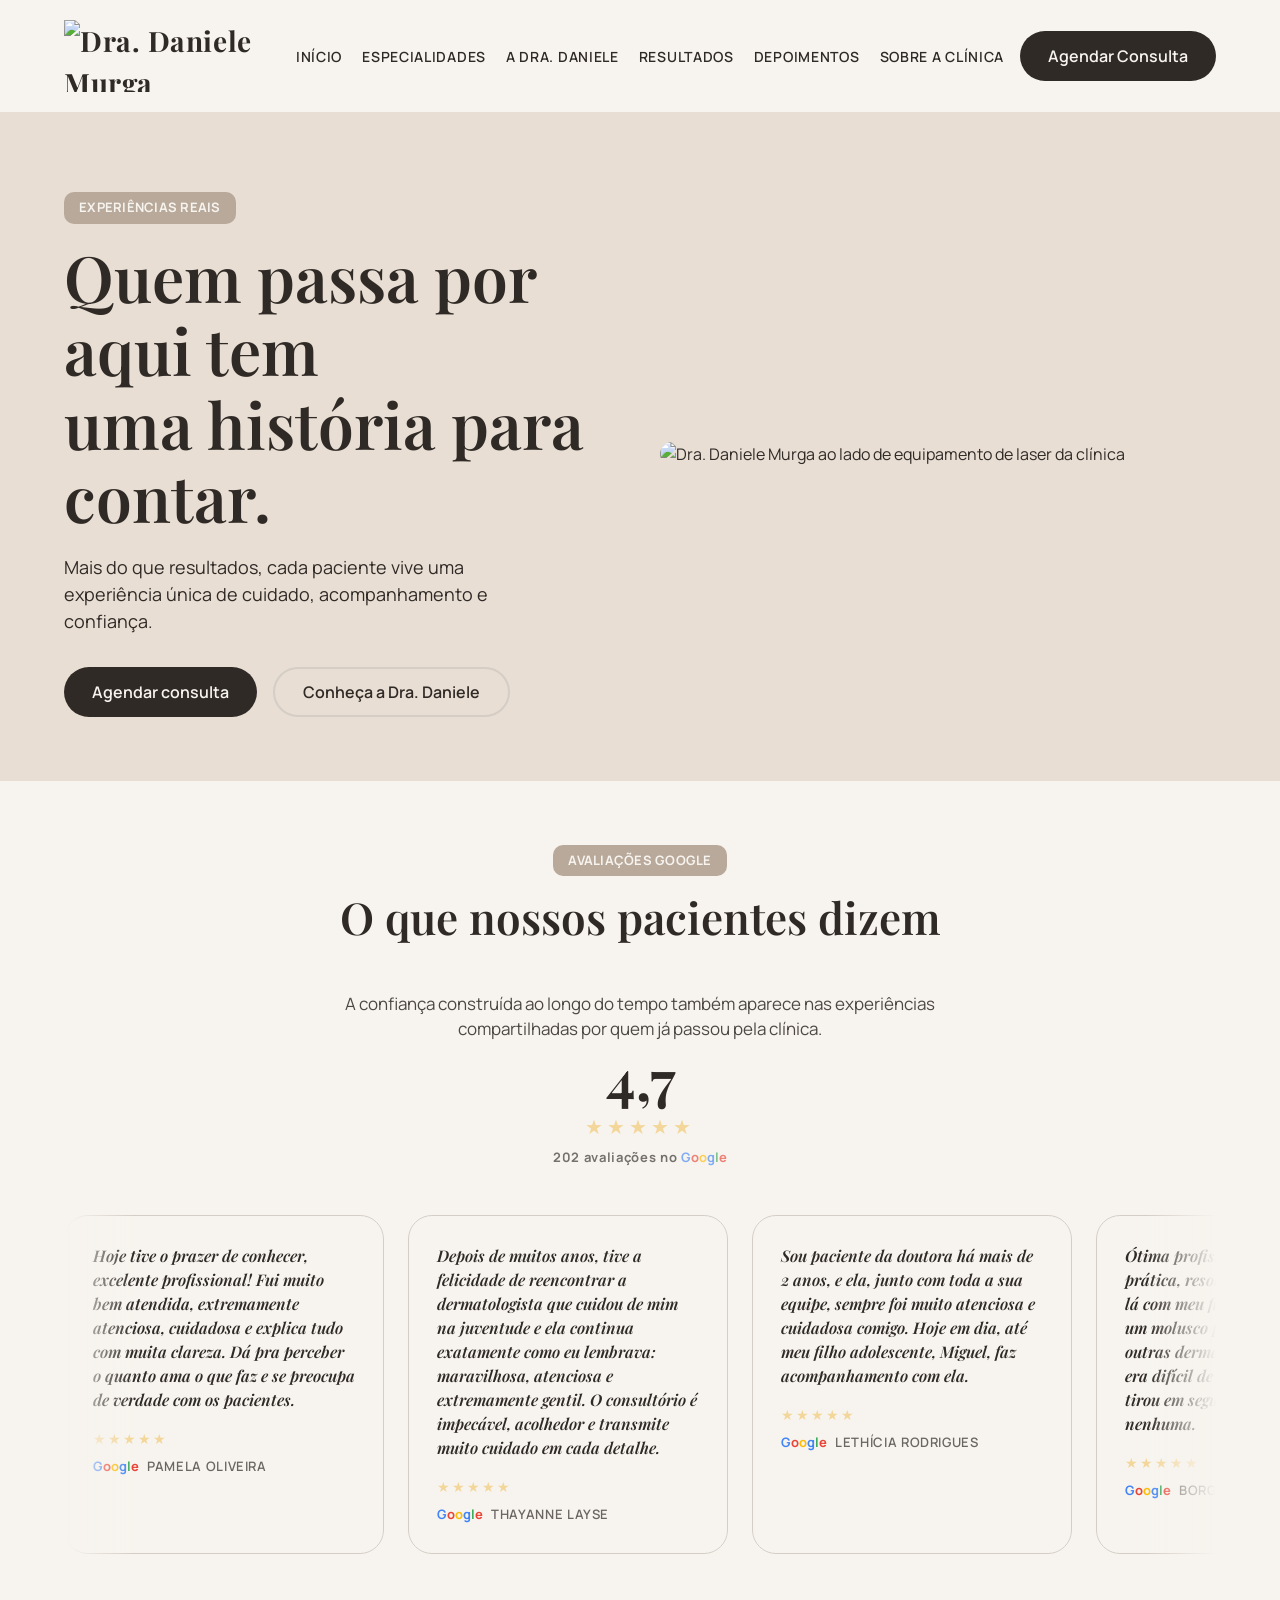
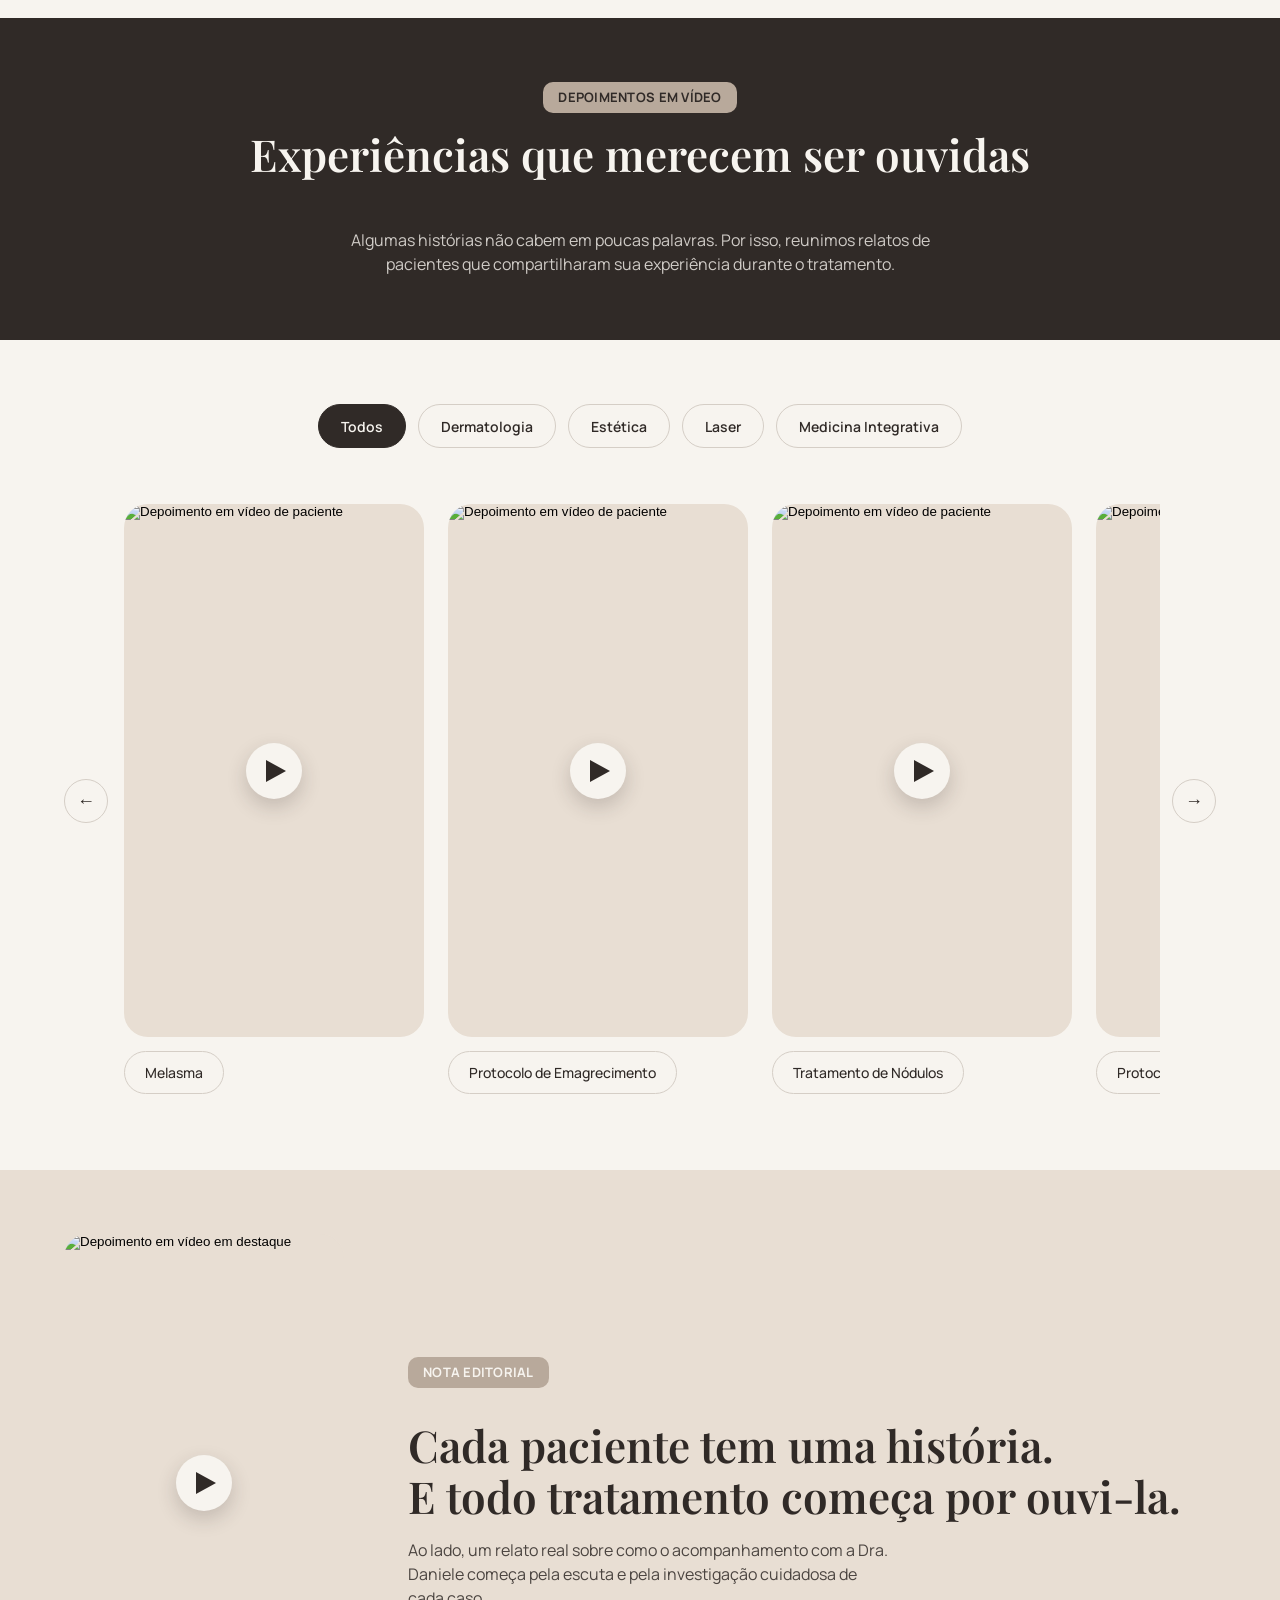
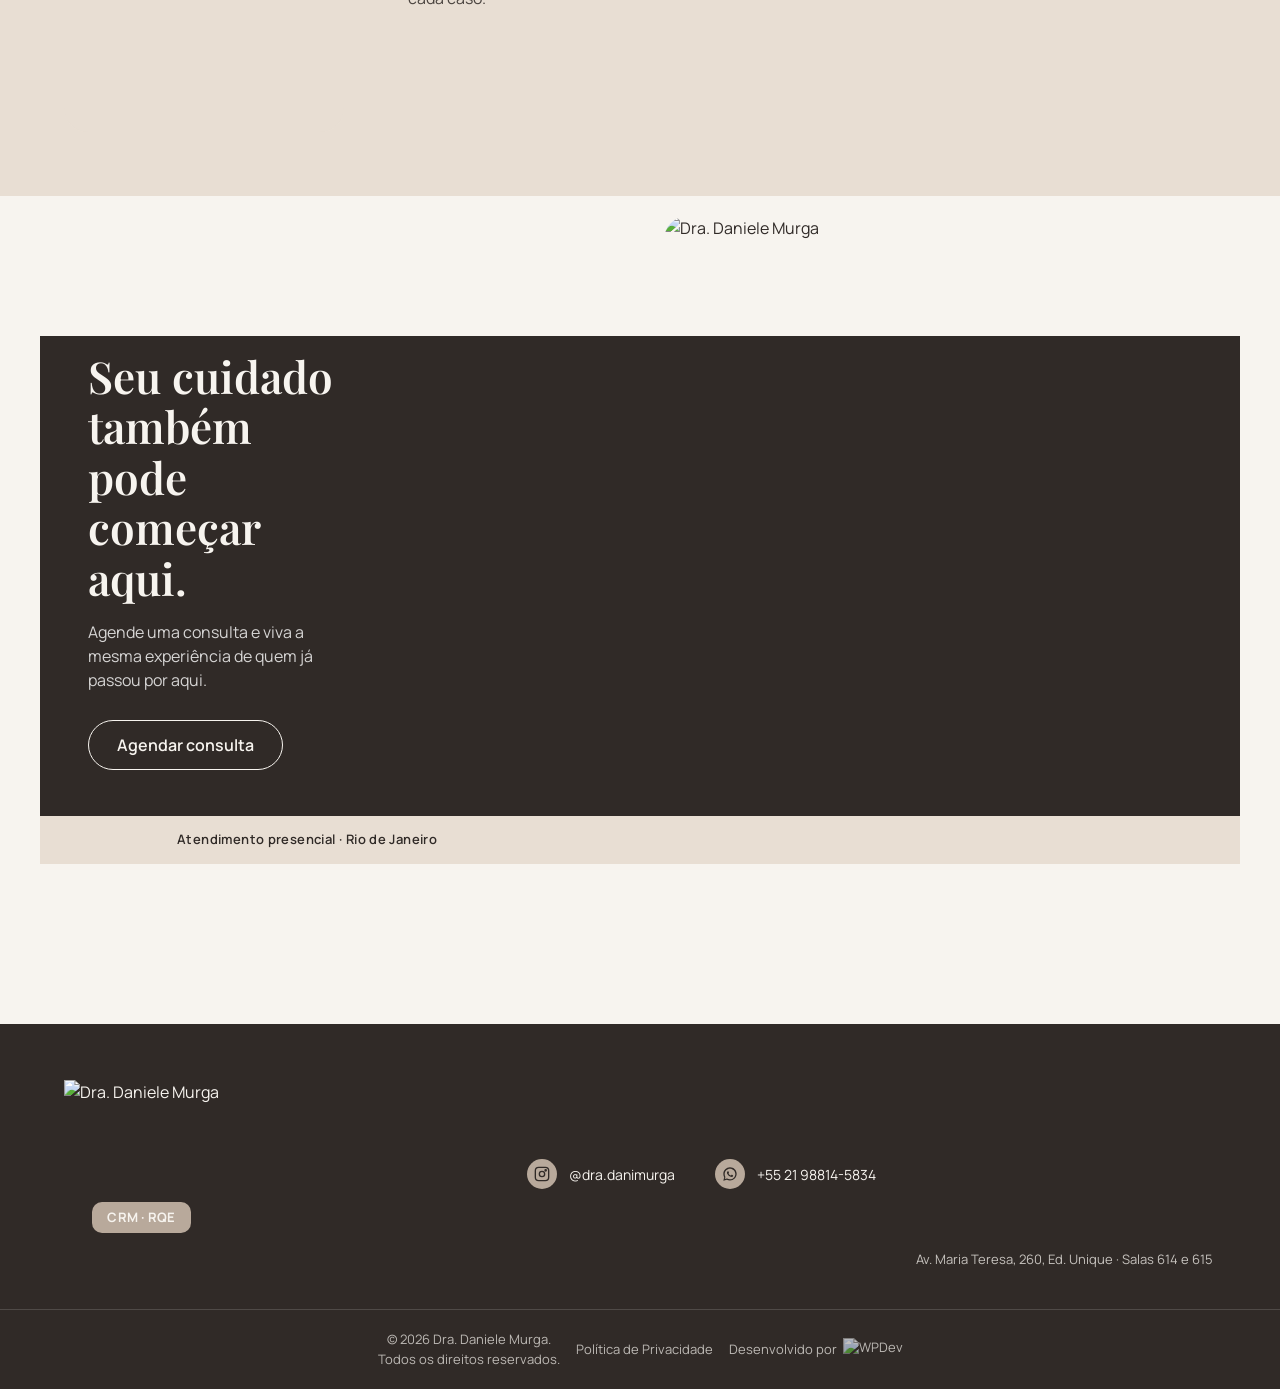
==== commit 762636bc: "Corrige pontos de mobile apontados pela Marília - Badge da hero: quebra de linha forcada no mobile p" ====
--- a/depoimentos.html
+++ b/depoimentos.html
@@ -25,7 +25,7 @@
   <link rel="preconnect" href="https://fonts.googleapis.com">
   <link rel="preconnect" href="https://fonts.gstatic.com" crossorigin>
   <link rel="stylesheet" href="https://fonts.googleapis.com/css2?family=Playfair+Display:wght@400;600;700&family=Manrope:wght@400;500;600;700&display=swap">
-  <link rel="stylesheet" href="css/style.css?v=29">
+  <link rel="stylesheet" href="css/style.css?v=62">
   <script type="application/ld+json">
   {
     "@context": "https://schema.org",
--- a/css/style.css
+++ b/css/style.css
@@ -554,6 +554,10 @@
   border-radius: 999px;
 }
 
+.badge-linebreak {
+  display: none;
+}
+
 @media (max-width: 899px) {
   .badge-hero-home {
     display: block;
@@ -561,6 +565,10 @@
     margin-left: auto;
     margin-right: auto;
   }
+
+  .badge-linebreak {
+    display: block;
+  }
 }
 
 .hero-content h1 {
@@ -580,6 +588,18 @@
   display: flex;
   flex-wrap: wrap;
   gap: 16px;
+}
+
+@media (max-width: 899px) {
+  .hero-buttons {
+    display: grid;
+    grid-template-columns: max-content;
+    gap: 16px;
+  }
+
+  .hero-buttons .btn {
+    width: 100%;
+  }
 }
 
 .hero-photo {
@@ -752,6 +772,16 @@
   margin-bottom: 20px;
 }
 
+.intro-title-break {
+  display: none;
+}
+
+@media (min-width: 900px) {
+  .intro-title-break {
+    display: block;
+  }
+}
+
 .intro-text p {
   font-family: var(--font-body);
   font-weight: 400;
@@ -763,6 +793,12 @@
 
 /* ---- Ajustes exclusivos da Home (medicina-integrativa.html
    reaproveita .intro / .intro-photo / .intro-text sem estas regras) ---- */
+@media (max-width: 899px) {
+  body.page-home .intro {
+    margin-top: 0;
+  }
+}
+
 @media (min-width: 900px) {
   body.page-home .intro {
     margin-top: 136px;
@@ -1500,7 +1536,6 @@
   border-radius: 999px;
   background-color: var(--color-ivory);
   color: var(--color-espresso);
-  box-shadow: 0 8px 20px rgba(48, 42, 39, 0.12);
   cursor: pointer;
   transition: background-color 0.2s ease, opacity 0.2s ease;
 }
@@ -1514,11 +1549,6 @@
   cursor: default;
   pointer-events: none;
 }
-
-
-
-
-
 
 /* ==========================================================================
    CTA FINAL
@@ -1536,10 +1566,28 @@
   padding: 140px 0 160px;
 }
 
+@media (max-width: 899px) {
+  .cta-final {
+    padding: 64px 0 32px;
+  }
+}
+
 .cta-final-top {
   position: relative;
   background-color: var(--color-espresso);
   padding: 40px 0;
+}
+
+@media (max-width: 899px) {
+  .cta-final-top {
+    border-radius: 24px 24px 0 0;
+    overflow: hidden;
+  }
+
+  .cta-final-bar {
+    border-radius: 0 0 24px 24px;
+    overflow: hidden;
+  }
 }
 
 .cta-final-top-inner {
@@ -1574,7 +1622,7 @@
 
 .cta-final-photo img {
   width: 100%;
-  aspect-ratio: 4 / 3;
+  aspect-ratio: 1 / 1;
   object-fit: cover;
   display: block;
   border-radius: 24px;
@@ -1813,6 +1861,13 @@
   text-align: center;
 }
 
+@media (max-width: 899px) {
+  .footer-bottom {
+    padding-top: 32px;
+    gap: 10px 16px;
+  }
+}
+
 .footer-copyright {
   color: var(--color-ivory);
   opacity: 0.7;
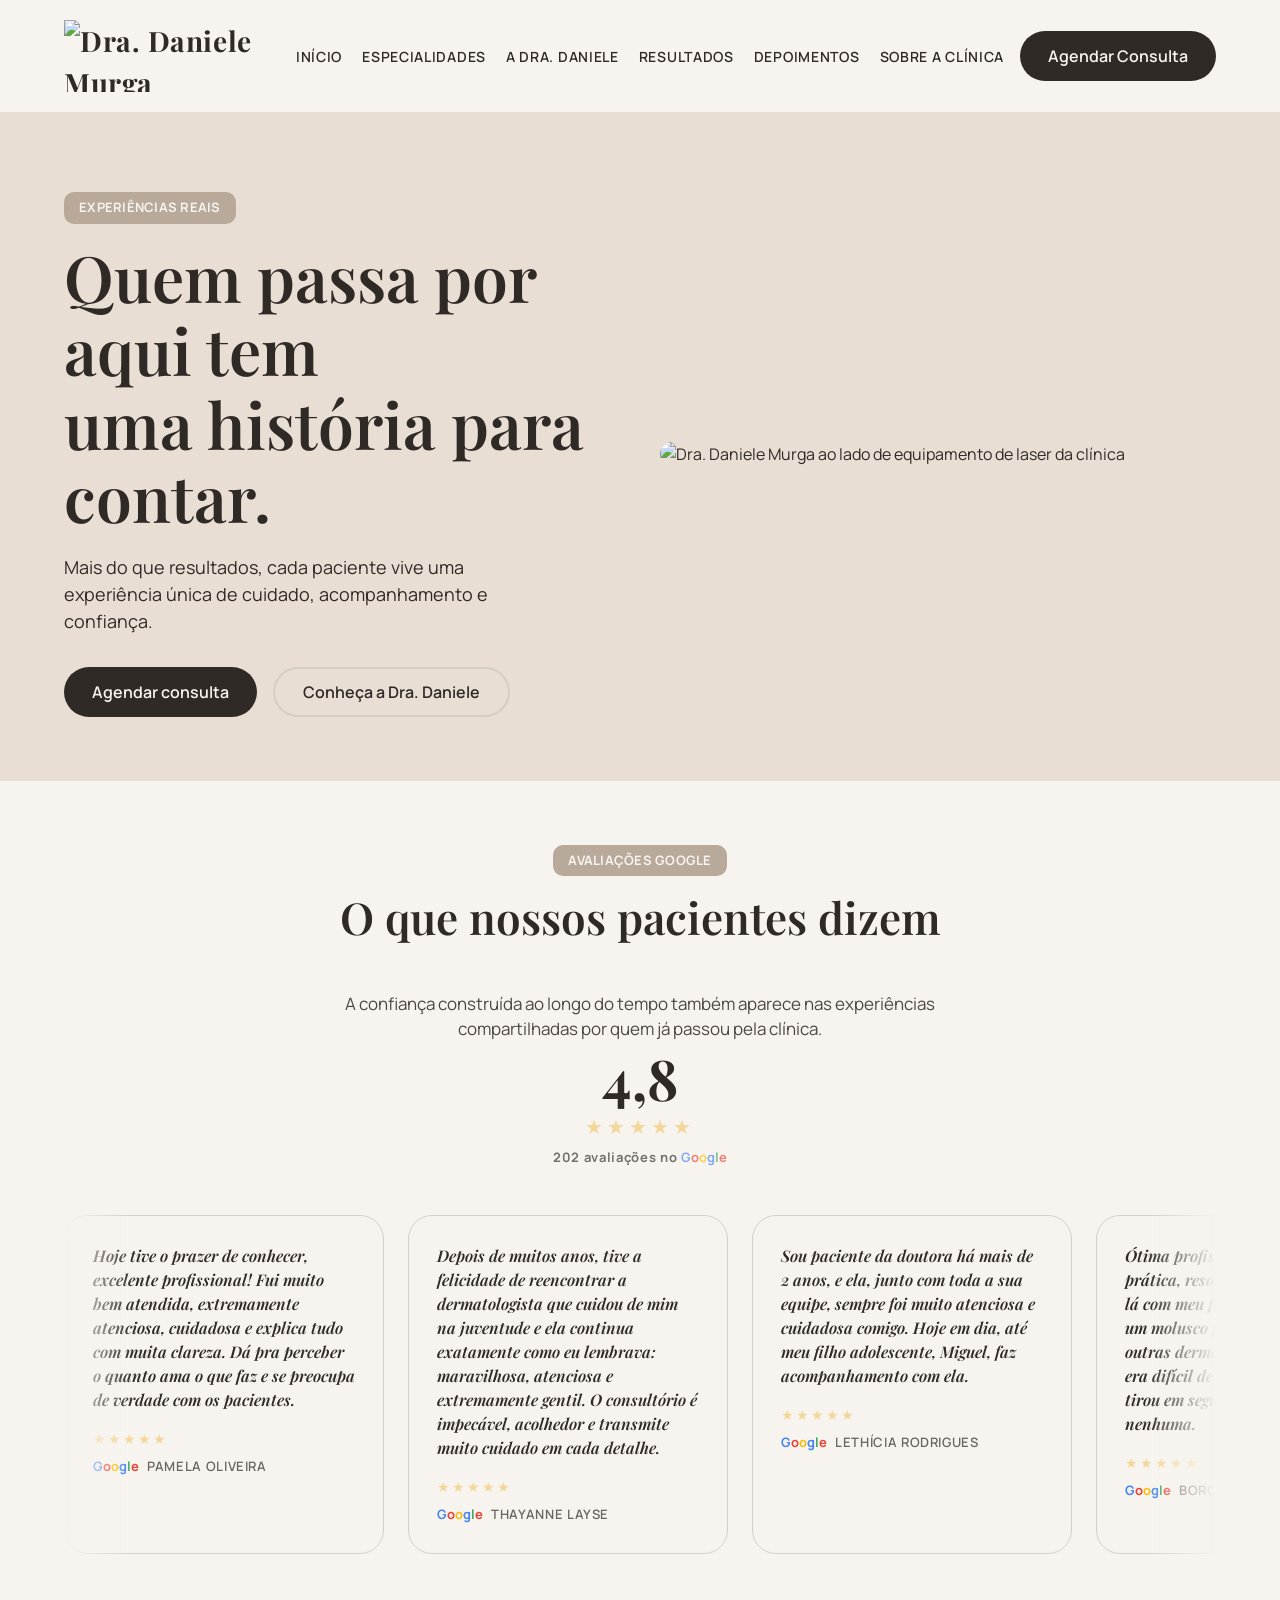
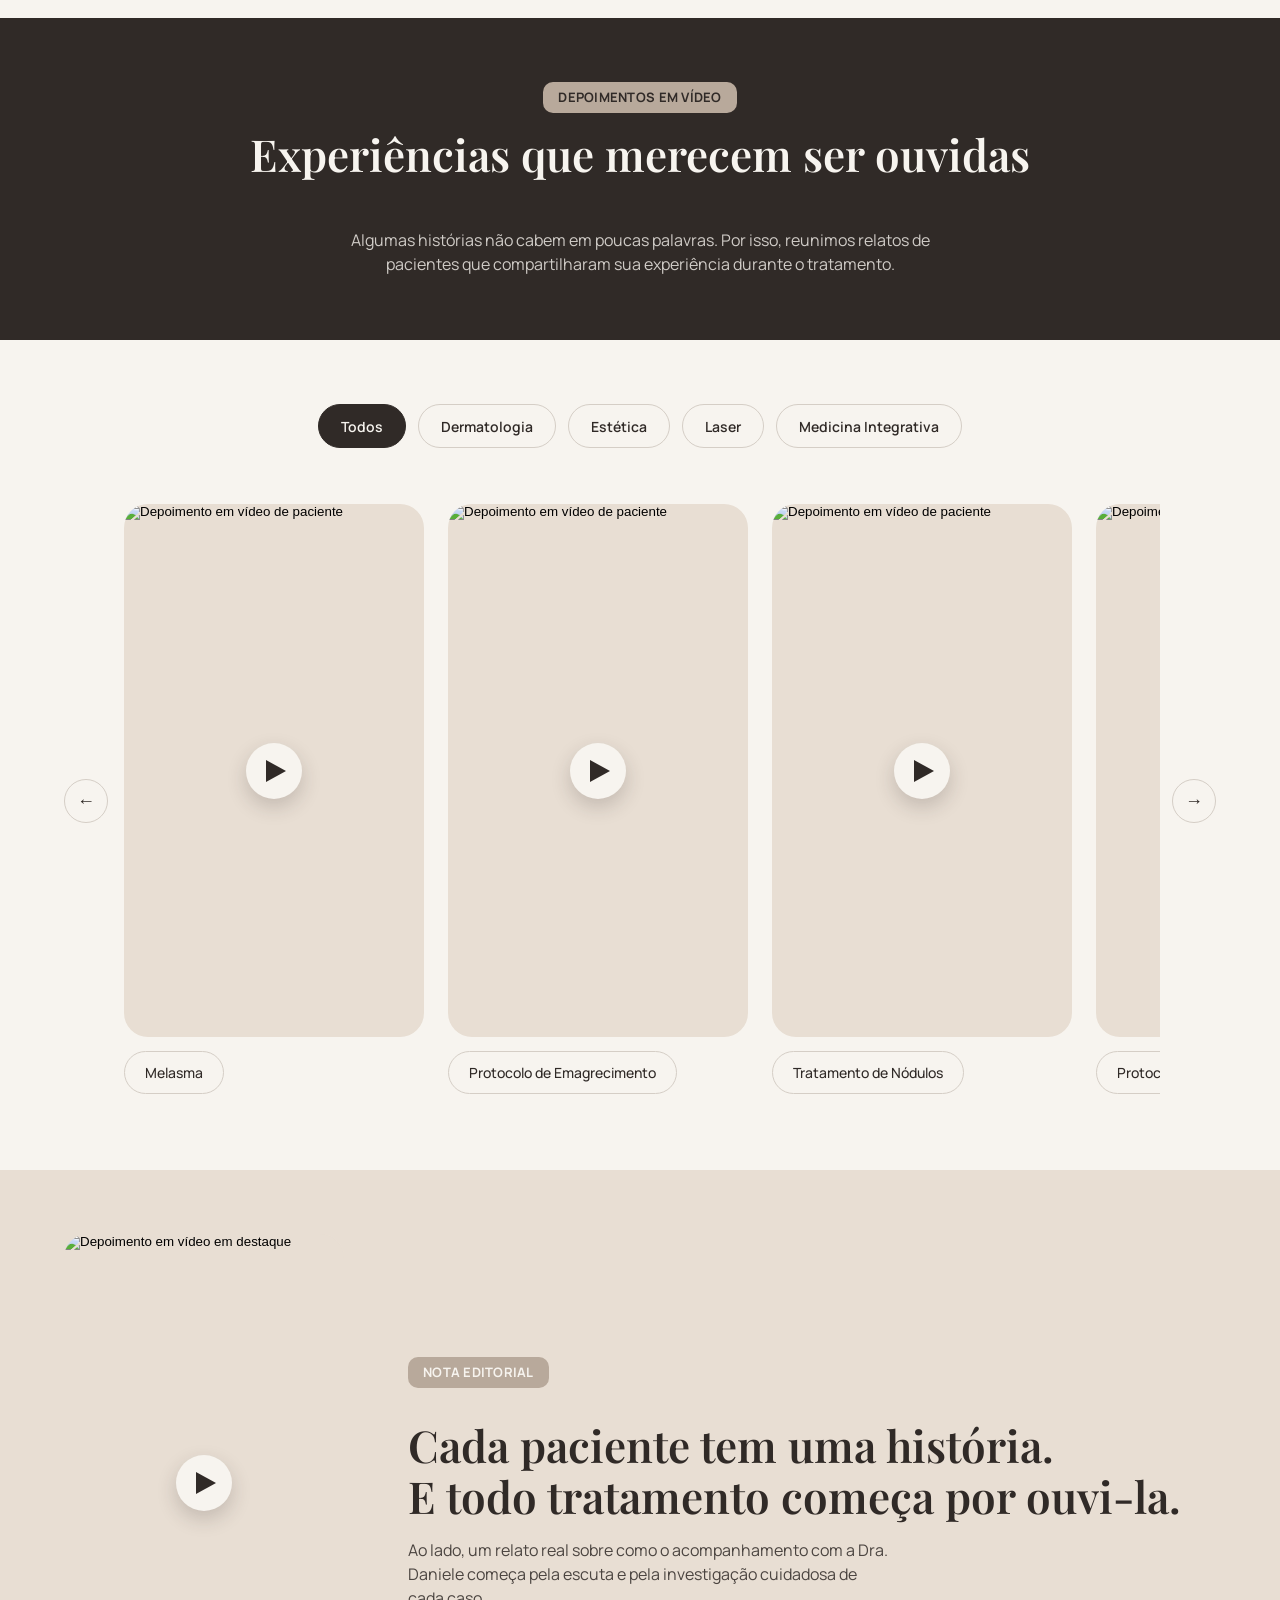
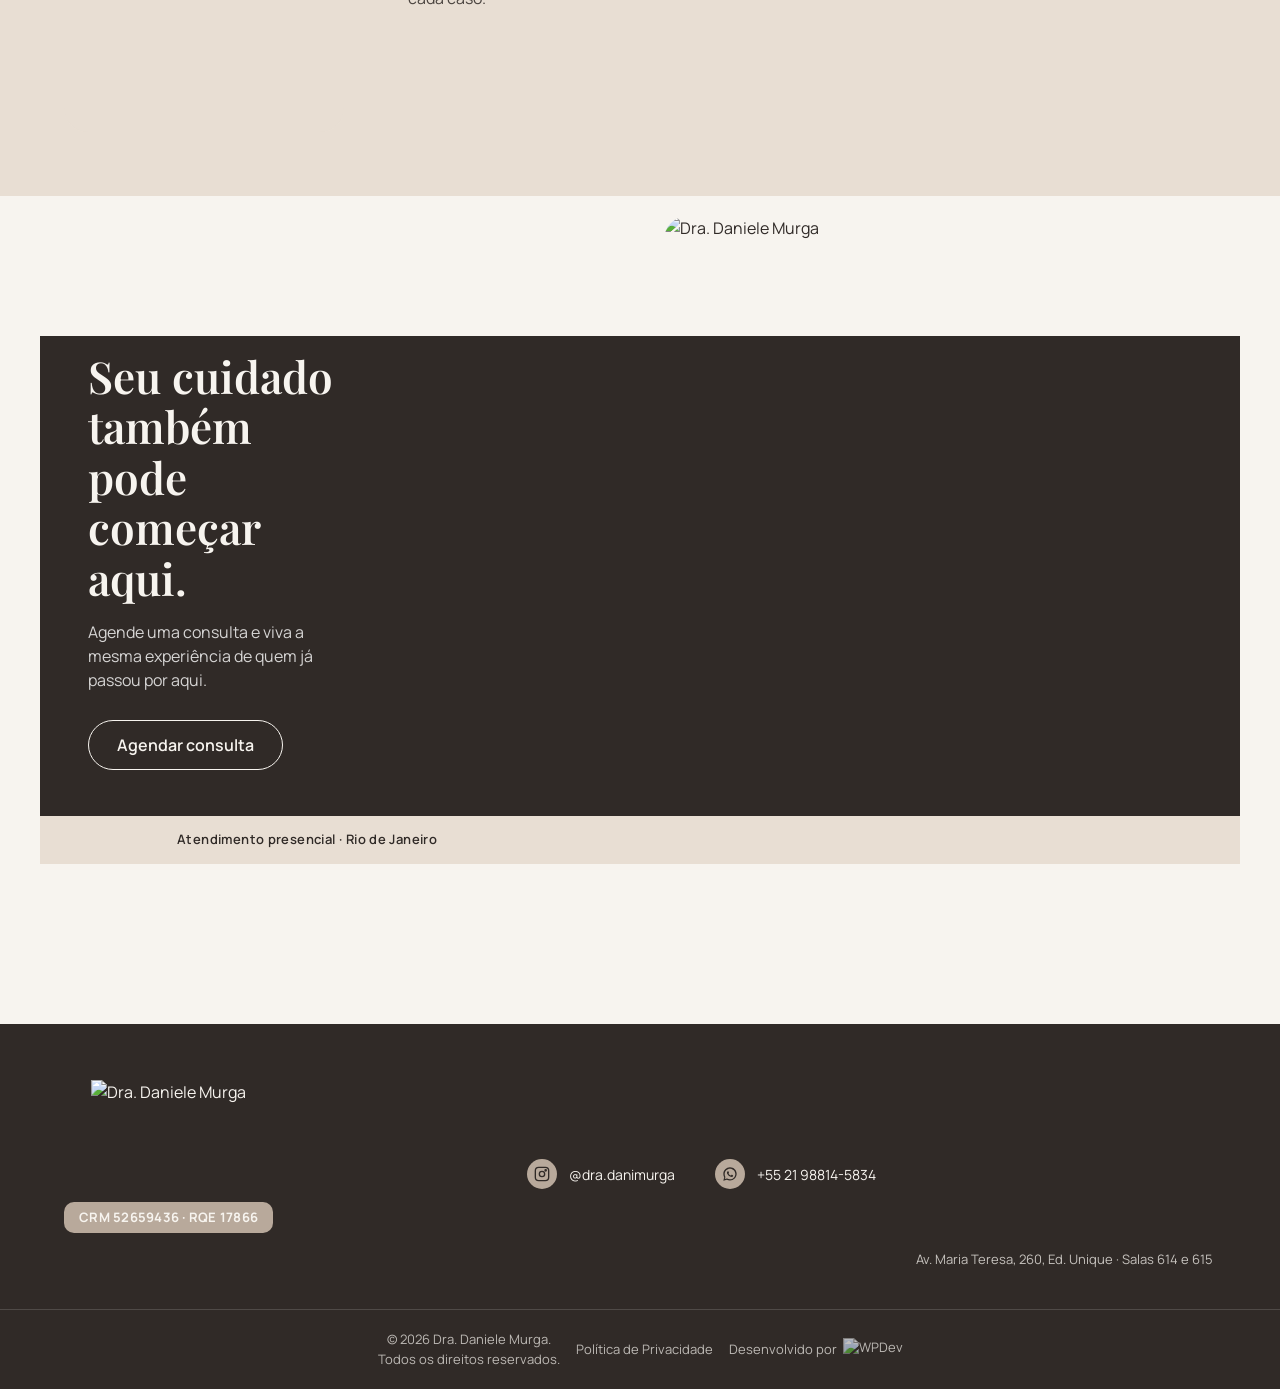
==== commit f27a2995: "Atualiza nota do Google para 4,8" ====
--- a/depoimentos.html
+++ b/depoimentos.html
@@ -25,7 +25,7 @@
   <link rel="preconnect" href="https://fonts.googleapis.com">
   <link rel="preconnect" href="https://fonts.gstatic.com" crossorigin>
   <link rel="stylesheet" href="https://fonts.googleapis.com/css2?family=Playfair+Display:wght@400;600;700&family=Manrope:wght@400;500;600;700&display=swap">
-  <link rel="stylesheet" href="css/style.css?v=62">
+  <link rel="stylesheet" href="css/style.css?v=66">
   <script type="application/ld+json">
   {
     "@context": "https://schema.org",
@@ -118,7 +118,7 @@
       <p class="lead-text">A confian&ccedil;a constru&iacute;da ao longo do tempo tamb&eacute;m aparece nas experi&ecirc;ncias compartilhadas por quem j&aacute; passou pela cl&iacute;nica.</p>
 
       <div class="google-stat">
-        <span class="google-stat-number">4,7</span>
+        <span class="google-stat-number">4,8</span>
         <span class="google-stat-stars" aria-hidden="true">&#9733;&#9733;&#9733;&#9733;&#9733;</span>
         <span class="google-stat-count">202 avalia&ccedil;&otilde;es no <span class="google-review-source"><span>G</span><span>o</span><span>o</span><span>g</span><span>l</span><span>e</span></span></span>
       </div>
@@ -210,6 +210,6 @@
     </div>
   </div>
 
-  <script src="js/script.js?v=36"></script>
+  <script src="js/script.js?v=37"></script>
 </body>
 </html>
--- a/css/style.css
+++ b/css/style.css
@@ -562,8 +562,8 @@
   .badge-hero-home {
     display: block;
     width: fit-content;
-    margin-left: auto;
-    margin-right: auto;
+    margin-left: 0 !important;
+    margin-right: 0 !important;
   }
 
   .badge-linebreak {
@@ -718,7 +718,7 @@
 }
 
 .intro-photo {
-  height: 340px;
+  height: 460px;
 }
 
 @media (max-width: 899px) {
@@ -739,7 +739,7 @@
   }
 
   .intro-photo {
-    height: 600px;
+    height: 740px;
   }
 }
 
@@ -747,6 +747,7 @@
   width: 100%;
   height: 100%;
   object-fit: cover;
+  object-position: center 15%;
   display: block;
   border-radius: 0 24px 24px 0;
 }
@@ -806,7 +807,7 @@
 
   body.page-home .intro-photo {
     flex: 0 0 56%;
-    height: 558px;
+    height: 700px;
   }
 
   body.page-home .intro-text h2 {
@@ -897,6 +898,7 @@
     align-items: center;
     gap: 32px;
     padding: 28px 32px;
+    min-height: 132px;
   }
 
   .treatment-block-icon {
@@ -923,7 +925,7 @@
   }
 
   .treatment-block-info p {
-    max-width: 260px;
+    max-width: 380px;
     margin: 0;
   }
 
@@ -1863,8 +1865,9 @@
 
 @media (max-width: 899px) {
   .footer-bottom {
+    flex-direction: column;
     padding-top: 32px;
-    gap: 10px 16px;
+    gap: 10px;
   }
 }
 
